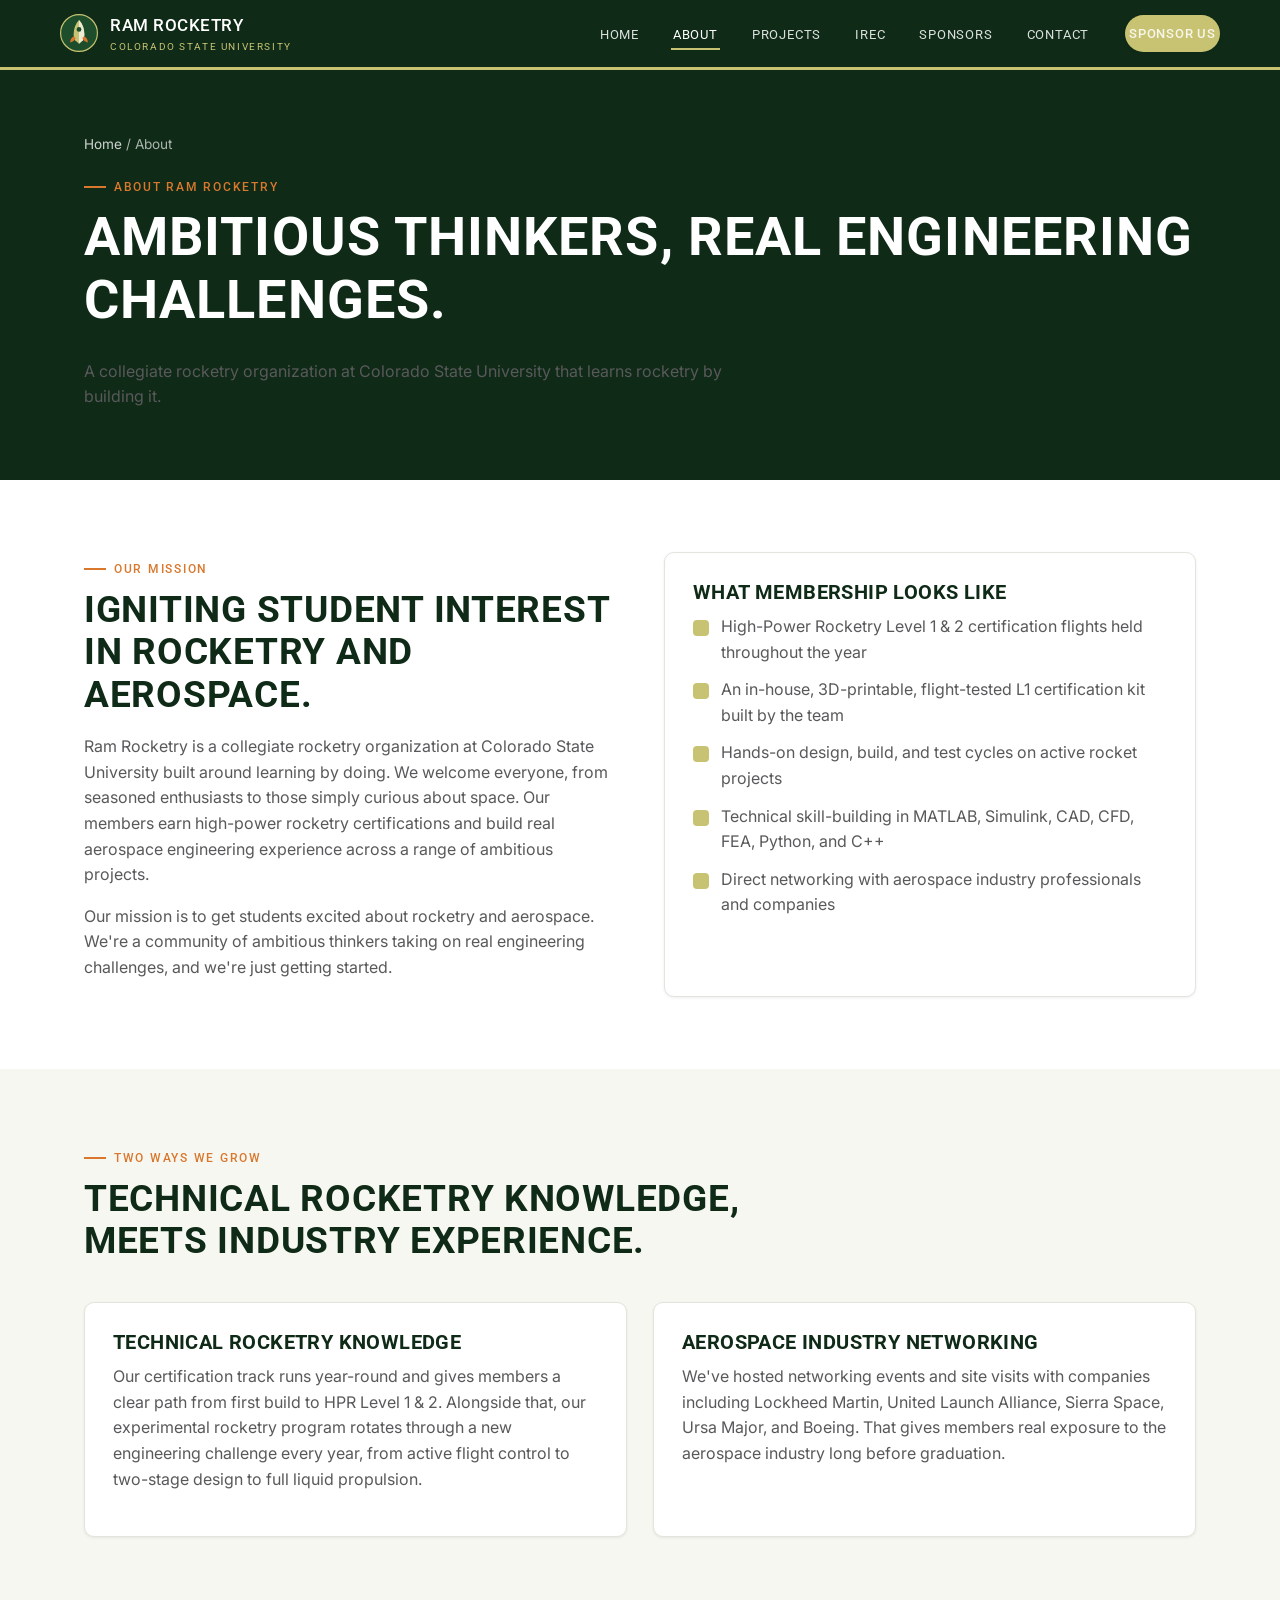
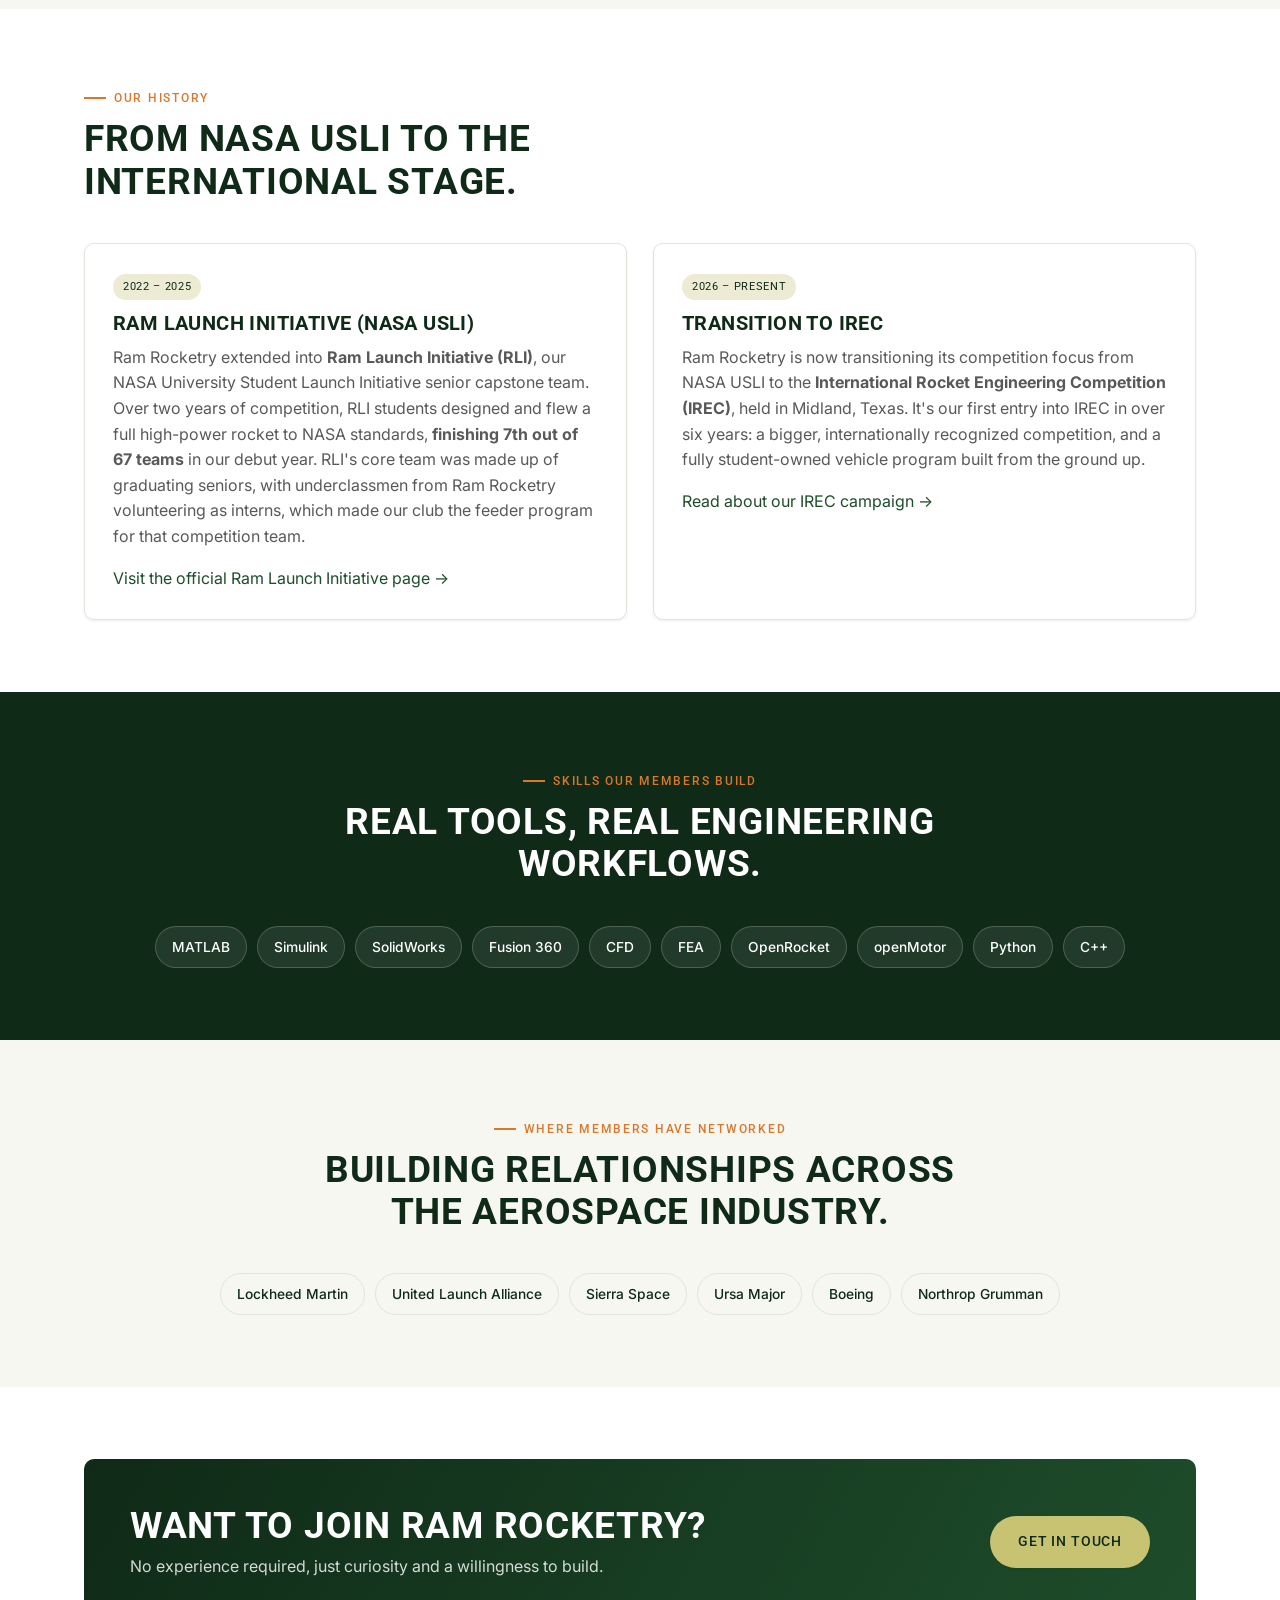
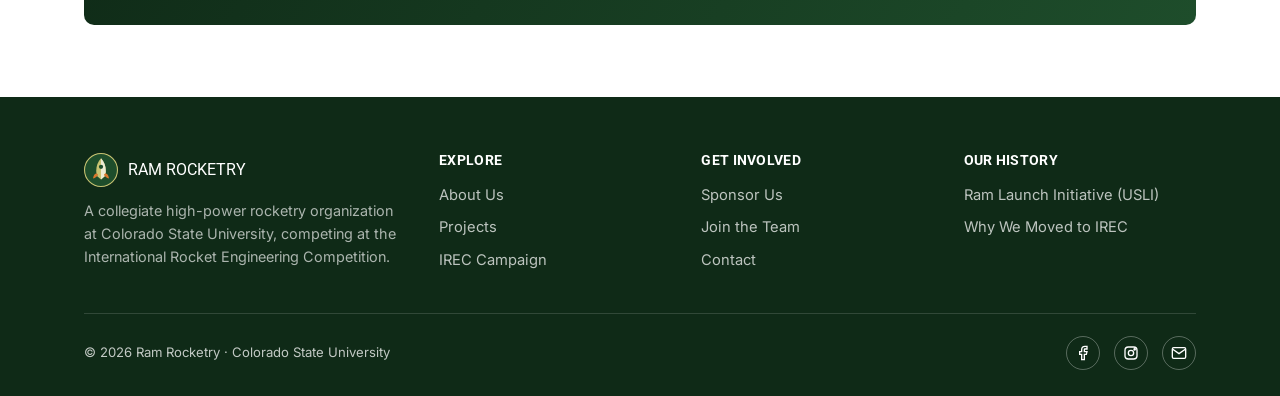
==== about.html @ 3850f29e "Remove team page until leadership roster is finalized Delete team.html and every nav/footer link, si" ====
<!doctype html>
<html lang="en">
<head>
<meta charset="UTF-8" />
<meta name="viewport" content="width=device-width, initial-scale=1.0" />
<title>About Ram Rocketry · CSU's Rocketry Team</title>
<meta name="description" content="Ram Rocketry's mission, history, and what it's like to be a member of the CSU rocketry team, Colorado State University's collegiate high-power rocketry organization." />
<link rel="canonical" href="https://jaysuthar0721.github.io/csuirecteam/about.html" />
<meta property="og:type" content="website" />
<meta property="og:site_name" content="Ram Rocketry" />
<meta property="og:title" content="About Ram Rocketry · CSU's Rocketry Team" />
<meta property="og:description" content="Ram Rocketry's mission, history, and what it's like to be a member of the CSU rocketry team, Colorado State University's collegiate high-power rocketry organization." />
<meta property="og:url" content="https://jaysuthar0721.github.io/csuirecteam/about.html" />
<meta property="og:image" content="https://jaysuthar0721.github.io/csuirecteam/assets/logo.svg" />
<meta name="twitter:card" content="summary" />
<meta name="twitter:title" content="About Ram Rocketry · CSU's Rocketry Team" />
<meta name="twitter:description" content="Ram Rocketry's mission, history, and what it's like to be a member of the CSU rocketry team, Colorado State University's collegiate high-power rocketry organization." />
<meta name="twitter:image" content="https://jaysuthar0721.github.io/csuirecteam/assets/logo.svg" />
<link rel="icon" type="image/svg+xml" href="assets/favicon.svg" />
<link rel="preconnect" href="https://fonts.googleapis.com" />
<link rel="preconnect" href="https://fonts.gstatic.com" crossorigin />
<link href="https://fonts.googleapis.com/css2?family=Roboto:wght@400;500;700;900&family=Inter:wght@400;500;600;700&display=swap" rel="stylesheet" />
<link rel="stylesheet" href="css/style.css" />
<script type="application/ld+json">
{
  "@context": "https://schema.org",
  "@type": "Organization",
  "name": "Ram Rocketry",
  "alternateName": ["CSU Rocketry Team", "CSU IREC Team", "Colorado State University Rocketry", "Ram Rocketry CSU"],
  "url": "https://jaysuthar0721.github.io/csuirecteam/",
  "logo": "https://jaysuthar0721.github.io/csuirecteam/assets/logo.svg",
  "sameAs": [
    "https://www.facebook.com/RamRocketry/",
    "https://www.instagram.com/ramrocketrycsu/"
  ]
}
</script>
<script type="application/ld+json">
{
  "@context": "https://schema.org",
  "@type": "BreadcrumbList",
  "itemListElement": [
    {"@type": "ListItem", "position": 1, "name": "Home", "item": "https://jaysuthar0721.github.io/csuirecteam/"},
    {"@type": "ListItem", "position": 2, "name": "About", "item": "https://jaysuthar0721.github.io/csuirecteam/about.html"}
  ]
}
</script>
</head>
<body>

<header class="site-header">
  <nav class="container nav">
    <a href="index.html" class="brand">
      <img src="assets/logo.svg" alt="Ram Rocketry crest" />
      <span>Ram Rocketry<span class="brand-sub">Colorado State University</span></span>
    </a>
    <button class="nav-toggle" aria-label="Toggle navigation" aria-expanded="false">
      <span></span><span></span><span></span>
    </button>
    <ul class="nav-links">
      <li><a href="index.html" data-page="index.html">Home</a></li>
      <li><a href="about.html" data-page="about.html">About</a></li>
      <li><a href="projects.html" data-page="projects.html">Projects</a></li>
      <li><a href="irec.html" data-page="irec.html">IREC</a></li>
      <li><a href="sponsors.html" data-page="sponsors.html">Sponsors</a></li>
      <li><a href="contact.html" data-page="contact.html">Contact</a></li>
      <li><a href="sponsors.html" class="btn btn-gold">Sponsor Us</a></li>
    </ul>
  </nav>
</header>

<main>

  <section class="page-hero">
    <div class="container">
      <div class="breadcrumb"><a href="index.html">Home</a> / About</div>
      <span class="eyebrow">About Ram Rocketry</span>
      <h1>Ambitious thinkers, real engineering challenges.</h1>
      <p class="lede" style="max-width:640px;">A collegiate rocketry organization at Colorado State University that learns rocketry by building it.</p>
    </div>
  </section>

  <section>
    <div class="container split">
      <div>
        <span class="eyebrow">Our Mission</span>
        <h2>Igniting student interest in rocketry and aerospace.</h2>
        <p>Ram Rocketry is a collegiate rocketry organization at Colorado State University built around learning by doing. We welcome everyone, from seasoned enthusiasts to those simply curious about space. Our members earn high-power rocketry certifications and build real aerospace engineering experience across a range of ambitious projects.</p>
        <p>Our mission is to get students excited about rocketry and aerospace. We're a community of ambitious thinkers taking on real engineering challenges, and we're just getting started.</p>
      </div>
      <div class="card">
        <h3>What Membership Looks Like</h3>
        <ul class="list-check">
          <li>High-Power Rocketry Level 1 &amp; 2 certification flights held throughout the year</li>
          <li>An in-house, 3D-printable, flight-tested L1 certification kit built by the team</li>
          <li>Hands-on design, build, and test cycles on active rocket projects</li>
          <li>Technical skill-building in MATLAB, Simulink, CAD, CFD, FEA, Python, and C++</li>
          <li>Direct networking with aerospace industry professionals and companies</li>
        </ul>
      </div>
    </div>
  </section>

  <section class="section-alt">
    <div class="container">
      <div class="section-head">
        <span class="eyebrow">Two Ways We Grow</span>
        <h2>Technical rocketry knowledge, meets industry experience.</h2>
      </div>
      <div class="grid grid-2">
        <div class="card">
          <h3>Technical Rocketry Knowledge</h3>
          <p>Our certification track runs year-round and gives members a clear path from first build to HPR Level 1 &amp; 2. Alongside that, our experimental rocketry program rotates through a new engineering challenge every year, from active flight control to two-stage design to full liquid propulsion.</p>
        </div>
        <div class="card">
          <h3>Aerospace Industry Networking</h3>
          <p>We've hosted networking events and site visits with companies including Lockheed Martin, United Launch Alliance, Sierra Space, Ursa Major, and Boeing. That gives members real exposure to the aerospace industry long before graduation.</p>
        </div>
      </div>
    </div>
  </section>

  <section>
    <div class="container">
      <div class="section-head">
        <span class="eyebrow">Our History</span>
        <h2>From NASA USLI to the international stage.</h2>
      </div>
      <div class="grid grid-2">
        <div class="card">
          <span class="status">2022 – 2025</span>
          <h3>Ram Launch Initiative (NASA USLI)</h3>
          <p>Ram Rocketry extended into <strong>Ram Launch Initiative (RLI)</strong>, our NASA University Student Launch Initiative senior capstone team. Over two years of competition, RLI students designed and flew a full high-power rocket to NASA standards, <strong>finishing 7th out of 67 teams</strong> in our debut year. RLI's core team was made up of graduating seniors, with underclassmen from Ram Rocketry volunteering as interns, which made our club the feeder program for that competition team.</p>
          <p style="margin-bottom:0;"><a href="https://www.engr.colostate.edu/organizations/ramlaunch/" target="_blank" rel="noopener">Visit the official Ram Launch Initiative page →</a></p>
        </div>
        <div class="card">
          <span class="status">2026 – Present</span>
          <h3>Transition to IREC</h3>
          <p>Ram Rocketry is now transitioning its competition focus from NASA USLI to the <strong>International Rocket Engineering Competition (IREC)</strong>, held in Midland, Texas. It's our first entry into IREC in over six years: a bigger, internationally recognized competition, and a fully student-owned vehicle program built from the ground up.</p>
          <p style="margin-bottom:0;"><a href="irec.html">Read about our IREC campaign →</a></p>
        </div>
      </div>
    </div>
  </section>

  <section class="section-dark">
    <div class="container">
      <div class="section-head center">
        <span class="eyebrow">Skills Our Members Build</span>
        <h2>Real tools, real engineering workflows.</h2>
      </div>
      <div class="chip-row" style="justify-content:center;">
        <span class="chip">MATLAB</span>
        <span class="chip">Simulink</span>
        <span class="chip">SolidWorks</span>
        <span class="chip">Fusion 360</span>
        <span class="chip">CFD</span>
        <span class="chip">FEA</span>
        <span class="chip">OpenRocket</span>
        <span class="chip">openMotor</span>
        <span class="chip">Python</span>
        <span class="chip">C++</span>
      </div>
    </div>
  </section>

  <section class="section-alt">
    <div class="container">
      <div class="section-head center">
        <span class="eyebrow">Where Members Have Networked</span>
        <h2>Building relationships across the aerospace industry.</h2>
      </div>
      <div class="chip-row" style="justify-content:center;">
        <span class="chip">Lockheed Martin</span>
        <span class="chip">United Launch Alliance</span>
        <span class="chip">Sierra Space</span>
        <span class="chip">Ursa Major</span>
        <span class="chip">Boeing</span>
        <span class="chip">Northrop Grumman</span>
      </div>
    </div>
  </section>

  <section>
    <div class="container">
      <div class="cta-banner" style="background:linear-gradient(120deg, var(--csu-green-dark), var(--csu-green));">
        <div>
          <h2>Want to join Ram Rocketry?</h2>
          <p>No experience required, just curiosity and a willingness to build.</p>
        </div>
        <a href="contact.html" class="btn btn-gold">Get In Touch</a>
      </div>
    </div>
  </section>

</main>

<footer class="site-footer">
  <div class="container">
    <div class="footer-grid">
      <div>
        <div class="footer-brand"><img src="assets/logo.svg" alt="Ram Rocketry crest" />Ram Rocketry</div>
        <p style="color:rgba(255,255,255,0.65); font-size:0.9rem;">A collegiate high-power rocketry organization at Colorado State University, competing at the International Rocket Engineering Competition.</p>
      </div>
      <div>
        <h4>Explore</h4>
        <a href="about.html">About Us</a>
        <a href="projects.html">Projects</a>
        <a href="irec.html">IREC Campaign</a>
      </div>
      <div>
        <h4>Get Involved</h4>
        <a href="sponsors.html">Sponsor Us</a>
        <a href="contact.html">Join the Team</a>
        <a href="contact.html">Contact</a>
      </div>
      <div>
        <h4>Our History</h4>
        <a href="https://www.engr.colostate.edu/organizations/ramlaunch/" target="_blank" rel="noopener">Ram Launch Initiative (USLI)</a>
        <a href="irec.html">Why We Moved to IREC</a>
      </div>
    </div>
    <div class="footer-bottom">
      <span>&copy; <span id="year"></span> Ram Rocketry · Colorado State University</span>
      <div class="social-row">
        <a href="https://www.facebook.com/RamRocketry/" target="_blank" rel="noopener" aria-label="Facebook"><svg viewBox="0 0 24 24" fill="none" stroke-width="2"><path d="M18 2h-3a5 5 0 0 0-5 5v3H7v4h3v8h4v-8h3l1-4h-4V7a1 1 0 0 1 1-1h3z"/></svg></a>
        <a href="https://www.instagram.com/ramrocketrycsu/" target="_blank" rel="noopener" aria-label="Instagram"><svg viewBox="0 0 24 24" fill="none" stroke-width="2"><rect x="3" y="3" width="18" height="18" rx="5"/><circle cx="12" cy="12" r="4"/><circle cx="17.5" cy="6.5" r="1"/></svg></a>
        <a href="mailto:ramrocketry@gmail.com" aria-label="Email"><svg viewBox="0 0 24 24" fill="none" stroke-width="2"><rect x="2" y="4" width="20" height="16" rx="2"/><path d="m22 6-10 7L2 6"/></svg></a>
      </div>
    </div>
  </div>
</footer>

<script src="js/main.js"></script>
</body>
</html>
---- css/style.css ----
/* ============================================================
   Ram Rocketry — Colorado State University
   ============================================================ */

:root {
  --csu-green: #1E4D2B;
  --csu-green-dark: #0F2A17;
  --csu-green-mid: #285C36;
  --csu-gold: #C8C372;
  --csu-gold-light: #EDEBD3;
  --accent-orange: #D9782D;
  --ink: #1A1A1A;
  --gray-700: #59595B;
  --gray-500: #83837f;
  --gray-200: #E4E4DD;
  --gray-100: #F4F4EF;
  --bg: #FFFFFF;
  --bg-alt: #F7F7F1;
  --radius: 10px;
  --shadow-sm: 0 1px 3px rgba(15, 42, 23, 0.08);
  --shadow-md: 0 8px 24px rgba(15, 42, 23, 0.12);
  --max-width: 1160px;
  --font-head: "Roboto", Arial, Helvetica, sans-serif;
  --font-body: "Inter", -apple-system, BlinkMacSystemFont, "Segoe UI", sans-serif;
}

* { box-sizing: border-box; }
html { scroll-behavior: smooth; }

body {
  margin: 0;
  font-family: var(--font-body);
  color: var(--ink);
  background: var(--bg);
  line-height: 1.6;
  -webkit-font-smoothing: antialiased;
  overflow-x: hidden;
}

img { max-width: 100%; display: block; }

h1, h2, h3, h4 {
  font-family: var(--font-head);
  text-transform: uppercase;
  letter-spacing: 0.02em;
  line-height: 1.15;
  color: var(--csu-green-dark);
  margin: 0 0 0.5em;
}

h1 { font-size: clamp(2.1rem, 5vw, 3.4rem); }
h2 { font-size: clamp(1.6rem, 3.2vw, 2.3rem); }
h3 { font-size: 1.25rem; }

p { margin: 0 0 1em; color: var(--gray-700); }

a { color: var(--csu-green); text-decoration: none; }
a:hover { color: var(--accent-orange); }

.container {
  max-width: var(--max-width);
  margin: 0 auto;
  padding: 0 24px;
}

.eyebrow {
  display: inline-flex;
  align-items: center;
  gap: 8px;
  font-family: var(--font-head);
  text-transform: uppercase;
  letter-spacing: 0.14em;
  font-size: 0.78rem;
  color: var(--accent-orange);
  font-weight: 500;
  margin-bottom: 10px;
}
.eyebrow::before {
  content: "";
  width: 22px;
  height: 2px;
  background: var(--accent-orange);
  display: inline-block;
}

section { padding: 72px 0; }
.section-alt { background: var(--bg-alt); }
.section-dark {
  background: var(--csu-green-dark);
  color: #fff;
}
.section-dark h1, .section-dark h2, .section-dark h3 { color: #fff; }
.section-dark p { color: rgba(255,255,255,0.82); }

.section-head { max-width: 680px; margin-bottom: 40px; }
.section-head.center { margin-left: auto; margin-right: auto; text-align: center; }

/* ---------- Buttons ---------- */
.btn {
  display: inline-flex;
  align-items: center;
  gap: 8px;
  padding: 13px 26px;
  border-radius: 999px;
  font-family: var(--font-head);
  text-transform: uppercase;
  font-size: 0.85rem;
  letter-spacing: 0.06em;
  font-weight: 500;
  border: 2px solid transparent;
  cursor: pointer;
  transition: transform 0.15s ease, box-shadow 0.15s ease, background 0.15s ease, color 0.15s ease;
}
.btn:hover { transform: translateY(-2px); }
.btn-gold { background: var(--csu-gold); color: var(--csu-green-dark); box-shadow: var(--shadow-sm); }
.btn-gold:hover { background: #d8d38c; color: var(--csu-green-dark); }
.btn-outline { border-color: rgba(255,255,255,0.55); color: #fff; }
.btn-outline:hover { border-color: #fff; color: #fff; background: rgba(255,255,255,0.08); }
.btn-outline-dark { border-color: var(--csu-green); color: var(--csu-green); }
.btn-outline-dark:hover { background: var(--csu-green); color: #fff; }
.btn-orange { background: var(--accent-orange); color: #fff; }
.btn-orange:hover { background: #c1691f; color: #fff; }
.btn-row { display: flex; flex-wrap: wrap; gap: 14px; }

/* ---------- Header / Nav ---------- */
.site-header {
  position: sticky;
  top: 0;
  z-index: 100;
  background: var(--csu-green-dark);
  border-bottom: 3px solid var(--csu-gold);
}
.nav {
  display: flex;
  align-items: center;
  justify-content: space-between;
  padding: 12px 0;
}
.brand {
  display: flex;
  align-items: center;
  gap: 12px;
  color: #fff;
  font-family: var(--font-head);
  text-transform: uppercase;
  letter-spacing: 0.03em;
  font-size: 1.05rem;
  font-weight: 500;
}
.brand:hover { color: var(--csu-gold); }
.brand img { width: 38px; height: 38px; }
.brand .brand-sub {
  display: block;
  font-size: 0.62rem;
  letter-spacing: 0.16em;
  color: var(--csu-gold);
  font-weight: 400;
}

.nav-links {
  display: flex;
  align-items: center;
  gap: 30px;
  list-style: none;
  margin: 0;
  padding: 0;
}
.nav-links a {
  color: rgba(255,255,255,0.85);
  font-family: var(--font-head);
  text-transform: uppercase;
  font-size: 0.82rem;
  letter-spacing: 0.06em;
  padding: 6px 2px;
  border-bottom: 2px solid transparent;
}
.nav-links a:hover,
.nav-links a.active {
  color: #fff;
  border-bottom-color: var(--csu-gold);
}
.nav-links .btn { margin-left: 4px; }

.nav-toggle {
  display: none;
  flex-direction: column;
  gap: 5px;
  background: none;
  border: none;
  cursor: pointer;
  padding: 6px;
}
.nav-toggle span { width: 26px; height: 2px; background: #fff; display: block; }

/* ---------- Hero ---------- */
.hero {
  position: relative;
  overflow: hidden;
  background: var(--csu-green-dark);
  color: #fff;
  padding: 100px 0 90px;
}
.hero::before {
  content: "";
  position: absolute;
  inset: 0;
  background-image:
    linear-gradient(rgba(255,255,255,0.055) 1px, transparent 1px),
    linear-gradient(90deg, rgba(255,255,255,0.055) 1px, transparent 1px);
  background-size: 46px 46px;
  mask-image: linear-gradient(180deg, rgba(0,0,0,0.9), transparent 85%);
  pointer-events: none;
}
.hero-grid {
  position: relative;
  display: grid;
  grid-template-columns: minmax(0, 1.15fr) minmax(0, 0.85fr);
  gap: 40px;
  align-items: center;
}
.hero h1 { color: #fff; margin-bottom: 18px; }
.hero .lede { color: rgba(255,255,255,0.86); font-size: 1.08rem; max-width: 560px; }
.hero-art { justify-self: center; width: 100%; max-width: 340px; }
.hero-art svg { width: 100%; height: auto; filter: drop-shadow(0 20px 40px rgba(0,0,0,0.35)); }

.badge-strip {
  display: flex;
  flex-wrap: wrap;
  gap: 10px;
  margin-top: 30px;
}
.badge {
  display: inline-flex;
  align-items: center;
  gap: 8px;
  background: rgba(255,255,255,0.1);
  border: 1px solid rgba(255,255,255,0.22);
  padding: 8px 14px;
  border-radius: 999px;
  font-size: 0.8rem;
  color: #fff;
}
.badge .dot { width: 7px; height: 7px; border-radius: 50%; background: var(--csu-gold); }

/* ---------- Stat strip ---------- */
.stat-strip {
  background: var(--csu-gold-light);
  border-top: 1px solid var(--gray-200);
  border-bottom: 1px solid var(--gray-200);
}
.stat-grid {
  display: grid;
  grid-template-columns: repeat(4, minmax(0, 1fr));
  gap: 24px;
  padding: 34px 0;
  text-align: center;
}
.stat-grid .num {
  font-family: var(--font-head);
  font-size: 2.1rem;
  color: var(--csu-green-dark);
  display: block;
}
.stat-grid .label {
  font-size: 0.8rem;
  color: var(--gray-700);
  text-transform: uppercase;
  letter-spacing: 0.05em;
}

/* ---------- Transition callout ---------- */
.callout {
  border: 1px solid var(--gray-200);
  border-left: 5px solid var(--accent-orange);
  background: #fff;
  border-radius: var(--radius);
  padding: 30px 32px;
  box-shadow: var(--shadow-sm);
}
.callout h3 { margin-bottom: 10px; }
.callout .tag {
  display: inline-block;
  background: var(--accent-orange);
  color: #fff;
  font-family: var(--font-head);
  text-transform: uppercase;
  font-size: 0.7rem;
  letter-spacing: 0.08em;
  padding: 5px 11px;
  border-radius: 999px;
  margin-bottom: 14px;
}

/* ---------- Cards / Grid ---------- */
.grid { display: grid; gap: 26px; }
.grid-2 { grid-template-columns: repeat(2, minmax(0, 1fr)); }
.grid-3 { grid-template-columns: repeat(3, minmax(0, 1fr)); }
.grid-4 { grid-template-columns: repeat(4, minmax(0, 1fr)); }

.card {
  background: #fff;
  border: 1px solid var(--gray-200);
  border-radius: var(--radius);
  padding: 28px;
  box-shadow: var(--shadow-sm);
  transition: transform 0.18s ease, box-shadow 0.18s ease;
  height: 100%;
}
.card:hover { transform: translateY(-4px); box-shadow: var(--shadow-md); }
.card .icon {
  width: 46px; height: 46px;
  border-radius: 10px;
  background: var(--csu-green-dark);
  display: flex; align-items: center; justify-content: center;
  margin-bottom: 16px;
}
.card .icon svg { width: 24px; height: 24px; stroke: var(--csu-gold); }
.card .status {
  display: inline-block;
  font-size: 0.7rem;
  text-transform: uppercase;
  letter-spacing: 0.06em;
  font-family: var(--font-head);
  padding: 4px 10px;
  border-radius: 999px;
  background: var(--csu-gold-light);
  color: var(--csu-green-dark);
  margin-bottom: 12px;
}

/* ---------- Timeline ---------- */
.timeline {
  position: relative;
  margin-top: 20px;
  padding-left: 30px;
  border-left: 2px solid var(--gray-200);
}
.timeline-item { position: relative; padding-bottom: 40px; }
.timeline-item:last-child { padding-bottom: 0; }
.timeline-item::before {
  content: "";
  position: absolute;
  left: -37px;
  top: 4px;
  width: 14px; height: 14px;
  border-radius: 50%;
  background: var(--csu-gold);
  border: 3px solid var(--csu-green-dark);
}
.timeline-item .phase-tag {
  font-family: var(--font-head);
  font-size: 0.75rem;
  letter-spacing: 0.08em;
  text-transform: uppercase;
  color: var(--accent-orange);
}

/* ---------- Tables ---------- */
table { width: 100%; border-collapse: collapse; margin: 18px 0 30px; }
th, td {
  text-align: left;
  padding: 12px 14px;
  border-bottom: 1px solid var(--gray-200);
  font-size: 0.94rem;
}
th {
  font-family: var(--font-head);
  text-transform: uppercase;
  font-size: 0.75rem;
  letter-spacing: 0.05em;
  color: var(--csu-green-dark);
  background: var(--bg-alt);
}
tfoot td { font-weight: 700; color: var(--csu-green-dark); }
.table-wrap { overflow-x: auto; }

/* ---------- Team ---------- */
.member {
  text-align: center;
}
.member .avatar {
  width: 96px; height: 96px;
  margin: 0 auto 16px;
  border-radius: 50%;
  background: var(--csu-green-dark);
  color: var(--csu-gold);
  display: flex; align-items: center; justify-content: center;
  font-family: var(--font-head);
  font-size: 1.6rem;
  border: 3px solid var(--csu-gold);
}
.member h3 { margin-bottom: 2px; font-size: 1.08rem; }
.member .role { color: var(--accent-orange); font-size: 0.85rem; text-transform: uppercase; letter-spacing: 0.04em; font-family: var(--font-head); }

/* ---------- Chip list (partners/skills) ---------- */
.chip-row { display: flex; flex-wrap: wrap; gap: 10px; }
.chip {
  background: var(--bg-alt);
  border: 1px solid var(--gray-200);
  padding: 9px 16px;
  border-radius: 999px;
  font-size: 0.86rem;
  color: var(--csu-green-dark);
  font-weight: 500;
}
.section-dark .chip { background: rgba(255,255,255,0.08); border-color: rgba(255,255,255,0.2); color: #fff; }

/* ---------- Tiers ---------- */
.tier-grid { display: grid; grid-template-columns: repeat(4, minmax(0, 1fr)); gap: 20px; }
.tier {
  border: 1px solid var(--gray-200);
  border-radius: var(--radius);
  padding: 24px 20px;
  background: #fff;
  text-align: center;
}
.tier.featured { border-color: var(--csu-gold); box-shadow: 0 0 0 3px rgba(200,195,114,0.35); }
.tier .price {
  font-family: var(--font-head);
  font-size: 1.5rem;
  color: var(--csu-green-dark);
  margin: 6px 0 16px;
}
.tier ul { list-style: none; padding: 0; margin: 0; text-align: left; font-size: 0.88rem; }
.tier li { padding: 7px 0; border-top: 1px solid var(--gray-100); color: var(--gray-700); }
.tier li:first-child { border-top: none; }
.tier li.no::before { content: "— "; color: var(--gray-500); }
.tier li.yes::before { content: "✓ "; color: var(--csu-green); font-weight: 700; }

/* ---------- CTA banner ---------- */
.cta-banner {
  background: var(--csu-green-dark);
  color: #fff;
  border-radius: var(--radius);
  padding: 46px;
  display: flex;
  align-items: center;
  justify-content: space-between;
  gap: 30px;
  flex-wrap: wrap;
}
.cta-banner h2 { color: #fff; margin-bottom: 6px; }
.cta-banner p { color: rgba(255,255,255,0.82); margin-bottom: 0; }

/* ---------- Footer ---------- */
.site-footer {
  background: var(--csu-green-dark);
  color: rgba(255,255,255,0.75);
  padding: 56px 0 26px;
}
.footer-grid {
  display: grid;
  grid-template-columns: minmax(0, 1.4fr) minmax(0, 1fr) minmax(0, 1fr) minmax(0, 1fr);
  gap: 30px;
  padding-bottom: 30px;
  border-bottom: 1px solid rgba(255,255,255,0.14);
}
.footer-grid h4 { color: #fff; font-size: 0.9rem; margin-bottom: 14px; }
.footer-grid a { color: rgba(255,255,255,0.72); display: block; margin-bottom: 9px; font-size: 0.92rem; }
.footer-grid a:hover { color: var(--csu-gold); }
.footer-brand { display: flex; align-items: center; gap: 10px; color: #fff; font-family: var(--font-head); text-transform: uppercase; margin-bottom: 12px; }
.footer-brand img { width: 34px; height: 34px; }
.footer-bottom {
  display: flex;
  justify-content: space-between;
  align-items: center;
  flex-wrap: wrap;
  gap: 10px;
  padding-top: 22px;
  font-size: 0.82rem;
}
.social-row { display: flex; gap: 14px; }
.social-row a {
  width: 34px; height: 34px;
  border-radius: 50%;
  border: 1px solid rgba(255,255,255,0.3);
  display: flex; align-items: center; justify-content: center;
}
.social-row a:hover { border-color: var(--csu-gold); }
.social-row svg { width: 16px; height: 16px; stroke: #fff; }

/* ---------- Page header (interior pages) ---------- */
.page-hero {
  background: var(--csu-green-dark);
  color: #fff;
  padding: 64px 0 54px;
}
.page-hero h1 { color: #fff; }
.breadcrumb { color: rgba(255,255,255,0.65); font-size: 0.85rem; margin-bottom: 14px; }
.breadcrumb a { color: rgba(255,255,255,0.8); }

/* ---------- Utility ---------- */
.mt-0 { margin-top: 0; }
.text-center { text-align: center; }
.split {
  display: grid;
  grid-template-columns: minmax(0, 1fr) minmax(0, 1fr);
  gap: 48px;
  align-items: center;
}
.list-check { list-style: none; padding: 0; margin: 0; }
.list-check li { position: relative; padding-left: 28px; margin-bottom: 12px; color: var(--gray-700); }
.list-check li::before {
  content: "";
  position: absolute; left: 0; top: 6px;
  width: 16px; height: 16px;
  border-radius: 4px;
  background: var(--csu-gold);
}

/* ---------- Responsive ---------- */
@media (max-width: 980px) {
  .hero-grid { grid-template-columns: minmax(0, 1fr); text-align: center; }
  .hero .lede { margin: 0 auto; }
  .hero-art { max-width: 260px; order: -1; }
  .badge-strip, .btn-row { justify-content: center; }
  .stat-grid { grid-template-columns: repeat(2, minmax(0, 1fr)); }
  .grid-4 { grid-template-columns: repeat(2, minmax(0, 1fr)); }
  .grid-3 { grid-template-columns: repeat(2, minmax(0, 1fr)); }
  .grid-2, .split { grid-template-columns: minmax(0, 1fr); }
  .footer-grid { grid-template-columns: minmax(0, 1fr) minmax(0, 1fr); }
  .tier-grid { grid-template-columns: repeat(2, minmax(0, 1fr)); }
}

@media (max-width: 960px) {
  .nav-links {
    position: absolute;
    top: 100%; left: 0; right: 0;
    background: var(--csu-green-dark);
    flex-direction: column;
    align-items: flex-start;
    gap: 4px;
    padding: 14px 24px 22px;
    border-bottom: 3px solid var(--csu-gold);
    display: none;
  }
  .nav-links.open { display: flex; }
  .nav-links a { width: 100%; padding: 10px 0; }
  .nav-links .btn { margin: 10px 0 0; }
  .nav-toggle { display: flex; }
}

@media (max-width: 720px) {
  .grid-4, .grid-3 { grid-template-columns: minmax(0, 1fr); }
  .tier-grid { grid-template-columns: minmax(0, 1fr); }
  .cta-banner { flex-direction: column; align-items: flex-start; }
}
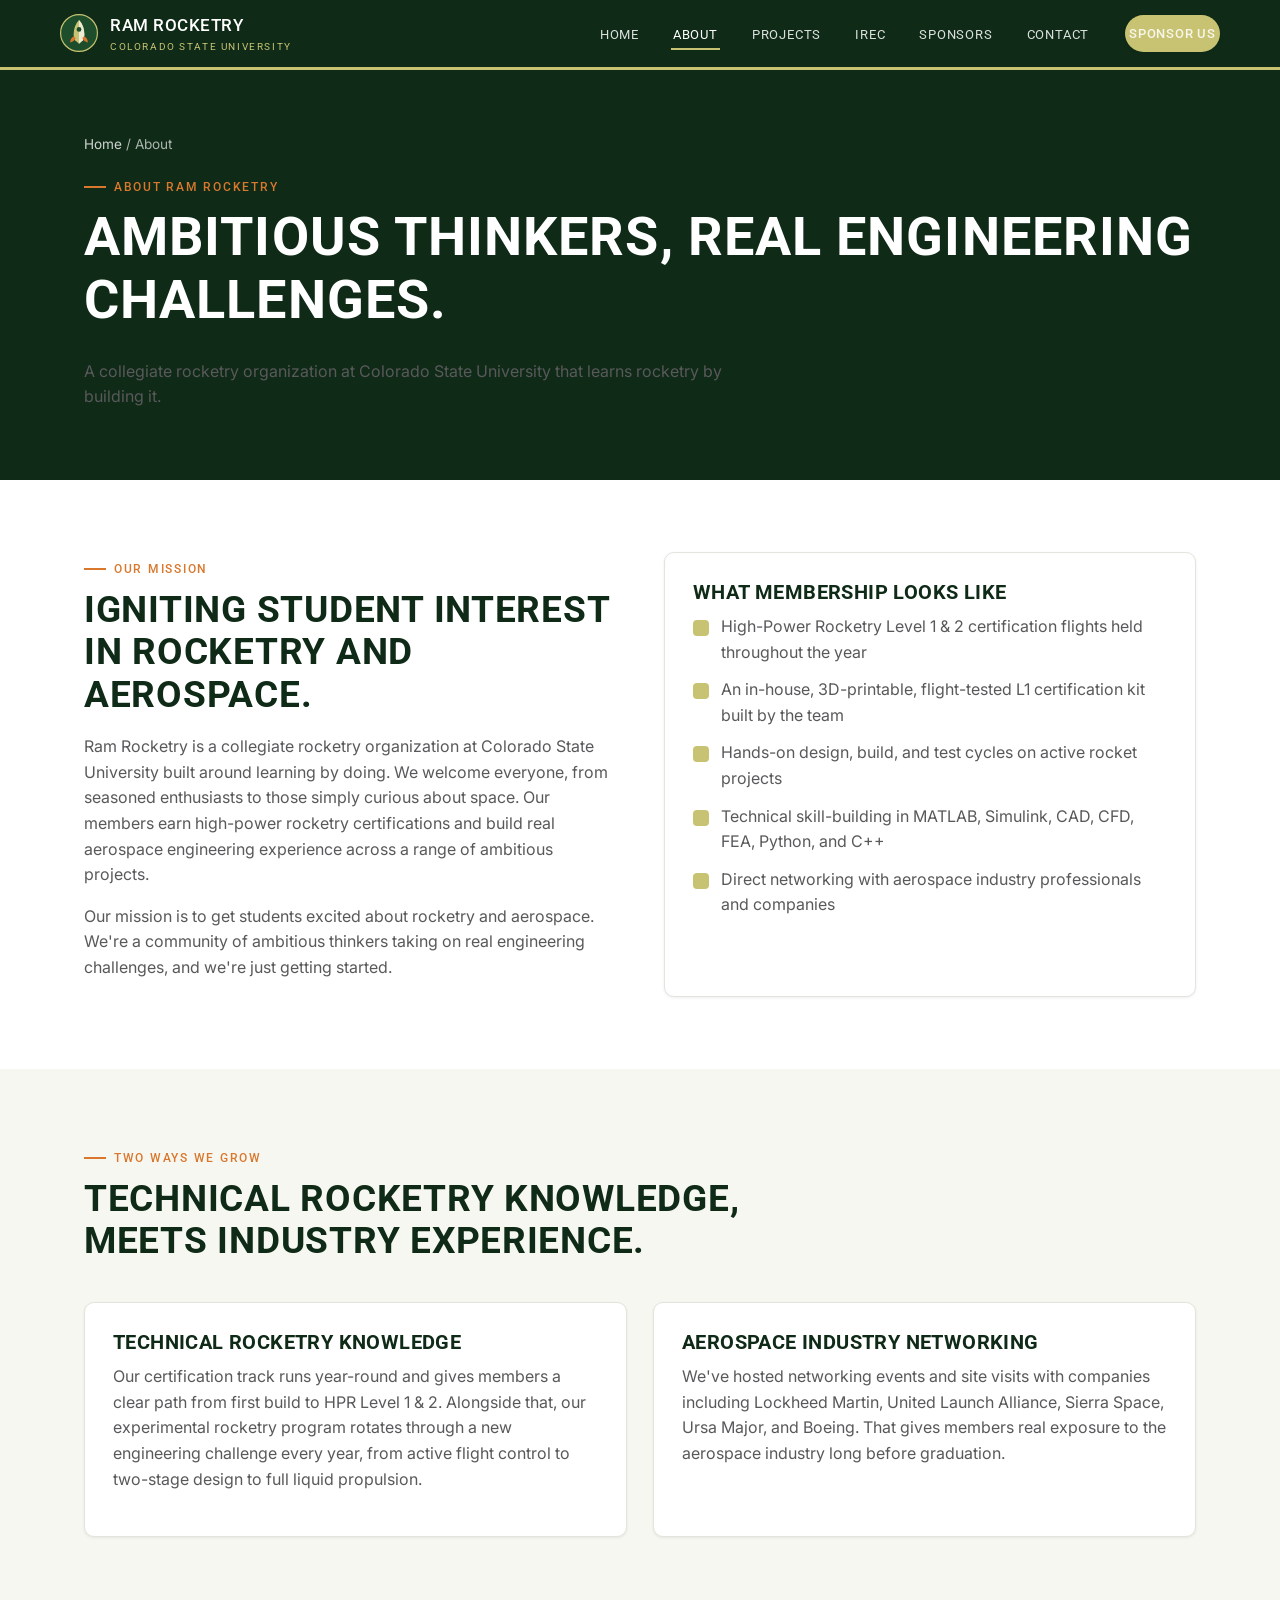
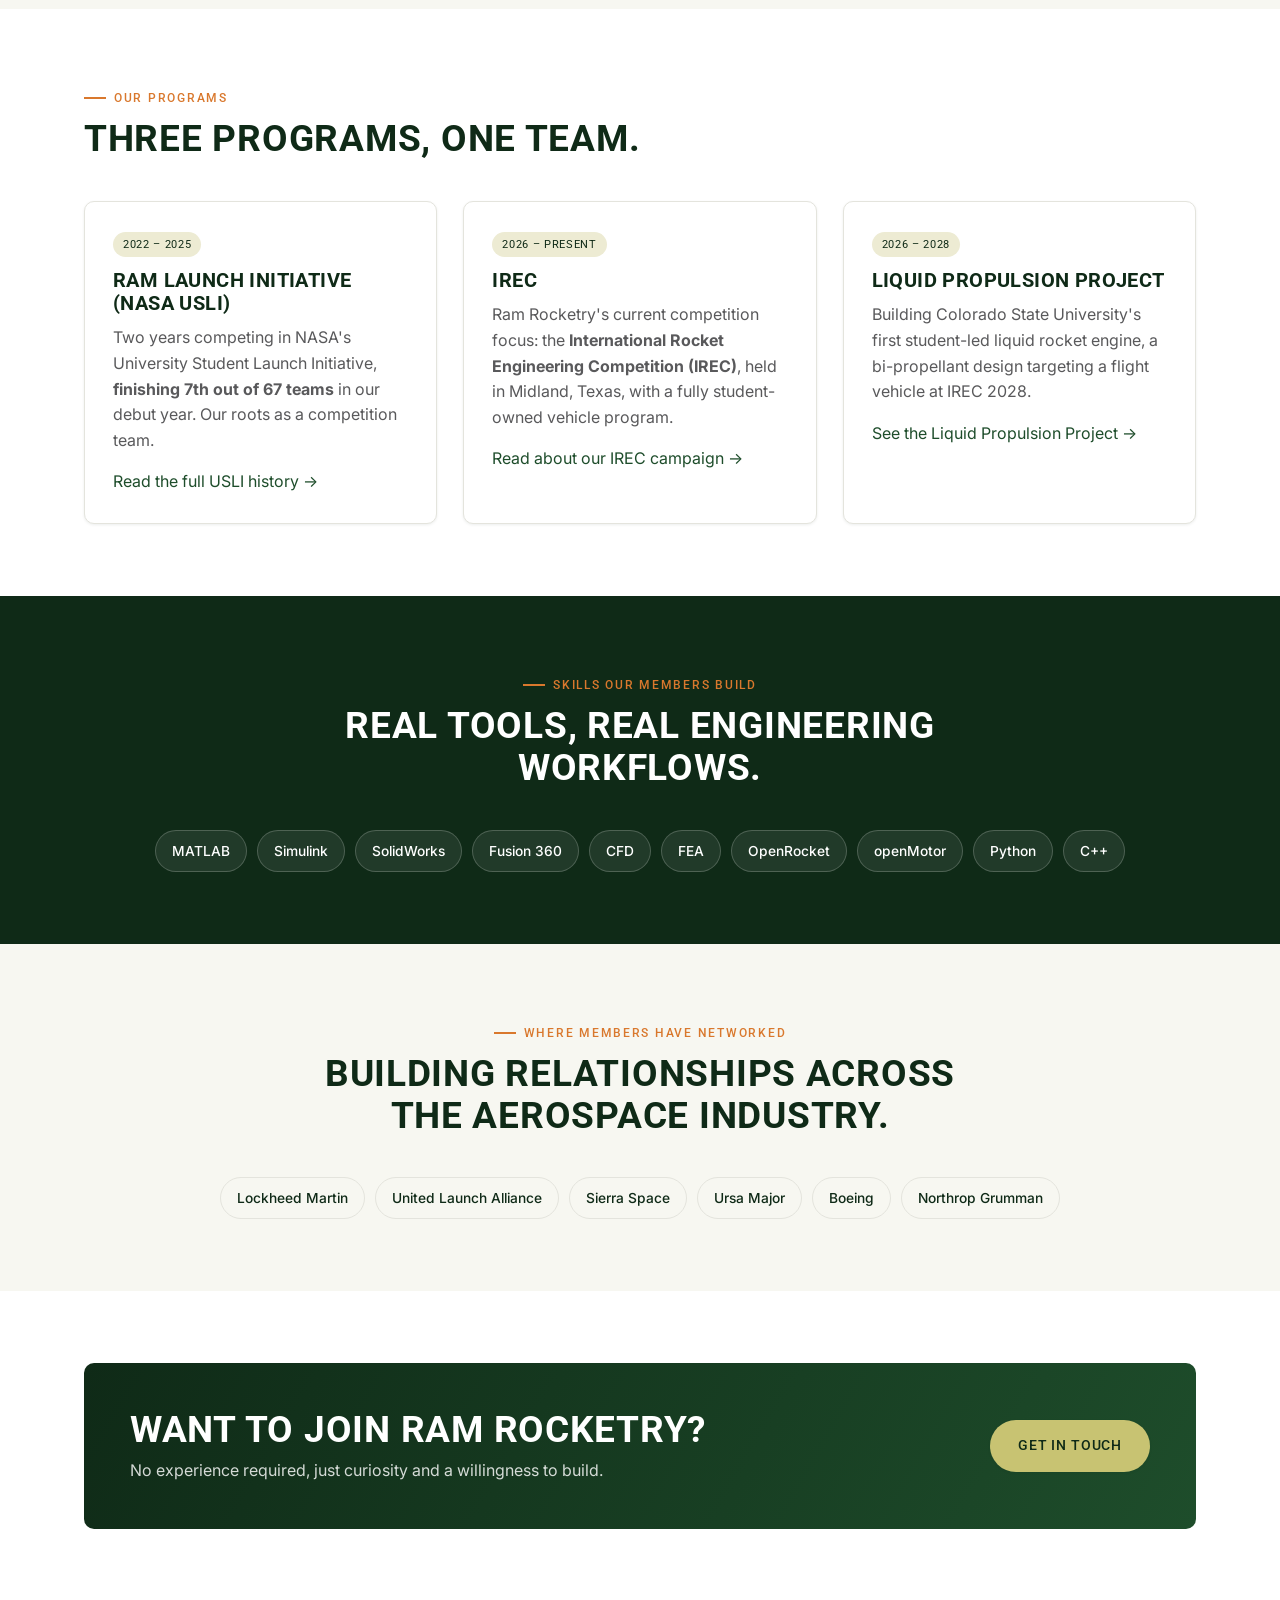
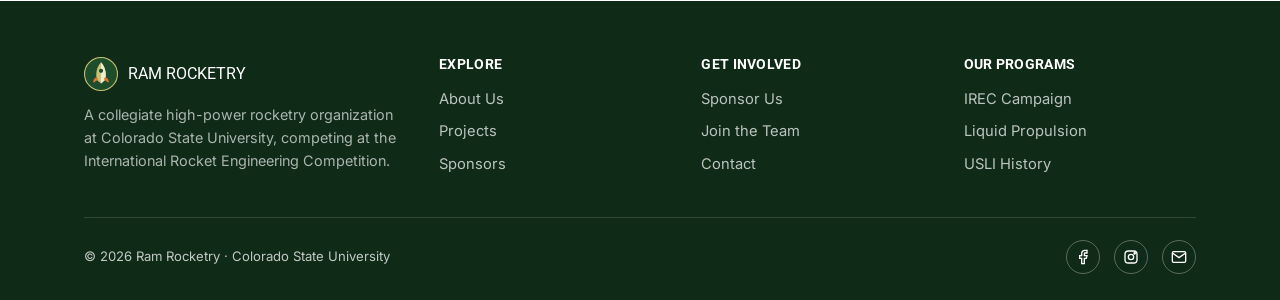
==== commit ff84ffe6: "Restructure site around Ram Rocketry as the umbrella organization Reframe the site so Ram Rocketry, " ====
--- a/about.html
+++ b/about.html
@@ -123,21 +123,27 @@
   <section>
     <div class="container">
       <div class="section-head">
-        <span class="eyebrow">Our History</span>
-        <h2>From NASA USLI to the international stage.</h2>
-      </div>
-      <div class="grid grid-2">
+        <span class="eyebrow">Our Programs</span>
+        <h2>Three programs, one team.</h2>
+      </div>
+      <div class="grid grid-3">
         <div class="card">
           <span class="status">2022 – 2025</span>
           <h3>Ram Launch Initiative (NASA USLI)</h3>
-          <p>Ram Rocketry extended into <strong>Ram Launch Initiative (RLI)</strong>, our NASA University Student Launch Initiative senior capstone team. Over two years of competition, RLI students designed and flew a full high-power rocket to NASA standards, <strong>finishing 7th out of 67 teams</strong> in our debut year. RLI's core team was made up of graduating seniors, with underclassmen from Ram Rocketry volunteering as interns, which made our club the feeder program for that competition team.</p>
-          <p style="margin-bottom:0;"><a href="https://www.engr.colostate.edu/organizations/ramlaunch/" target="_blank" rel="noopener">Visit the official Ram Launch Initiative page →</a></p>
+          <p>Two years competing in NASA's University Student Launch Initiative, <strong>finishing 7th out of 67 teams</strong> in our debut year. Our roots as a competition team.</p>
+          <p style="margin-bottom:0;"><a href="usli.html">Read the full USLI history →</a></p>
         </div>
         <div class="card">
           <span class="status">2026 – Present</span>
-          <h3>Transition to IREC</h3>
-          <p>Ram Rocketry is now transitioning its competition focus from NASA USLI to the <strong>International Rocket Engineering Competition (IREC)</strong>, held in Midland, Texas. It's our first entry into IREC in over six years: a bigger, internationally recognized competition, and a fully student-owned vehicle program built from the ground up.</p>
+          <h3>IREC</h3>
+          <p>Ram Rocketry's current competition focus: the <strong>International Rocket Engineering Competition (IREC)</strong>, held in Midland, Texas, with a fully student-owned vehicle program.</p>
           <p style="margin-bottom:0;"><a href="irec.html">Read about our IREC campaign →</a></p>
+        </div>
+        <div class="card">
+          <span class="status">2026 – 2028</span>
+          <h3>Liquid Propulsion Project</h3>
+          <p>Building Colorado State University's first student-led liquid rocket engine, a bi-propellant design targeting a flight vehicle at IREC 2028.</p>
+          <p style="margin-bottom:0;"><a href="liquid-propulsion.html">See the Liquid Propulsion Project →</a></p>
         </div>
       </div>
     </div>
@@ -206,7 +212,7 @@
         <h4>Explore</h4>
         <a href="about.html">About Us</a>
         <a href="projects.html">Projects</a>
-        <a href="irec.html">IREC Campaign</a>
+        <a href="sponsors.html">Sponsors</a>
       </div>
       <div>
         <h4>Get Involved</h4>
@@ -215,9 +221,10 @@
         <a href="contact.html">Contact</a>
       </div>
       <div>
-        <h4>Our History</h4>
-        <a href="https://www.engr.colostate.edu/organizations/ramlaunch/" target="_blank" rel="noopener">Ram Launch Initiative (USLI)</a>
-        <a href="irec.html">Why We Moved to IREC</a>
+        <h4>Our Programs</h4>
+        <a href="irec.html">IREC Campaign</a>
+        <a href="liquid-propulsion.html">Liquid Propulsion</a>
+        <a href="usli.html">USLI History</a>
       </div>
     </div>
     <div class="footer-bottom">
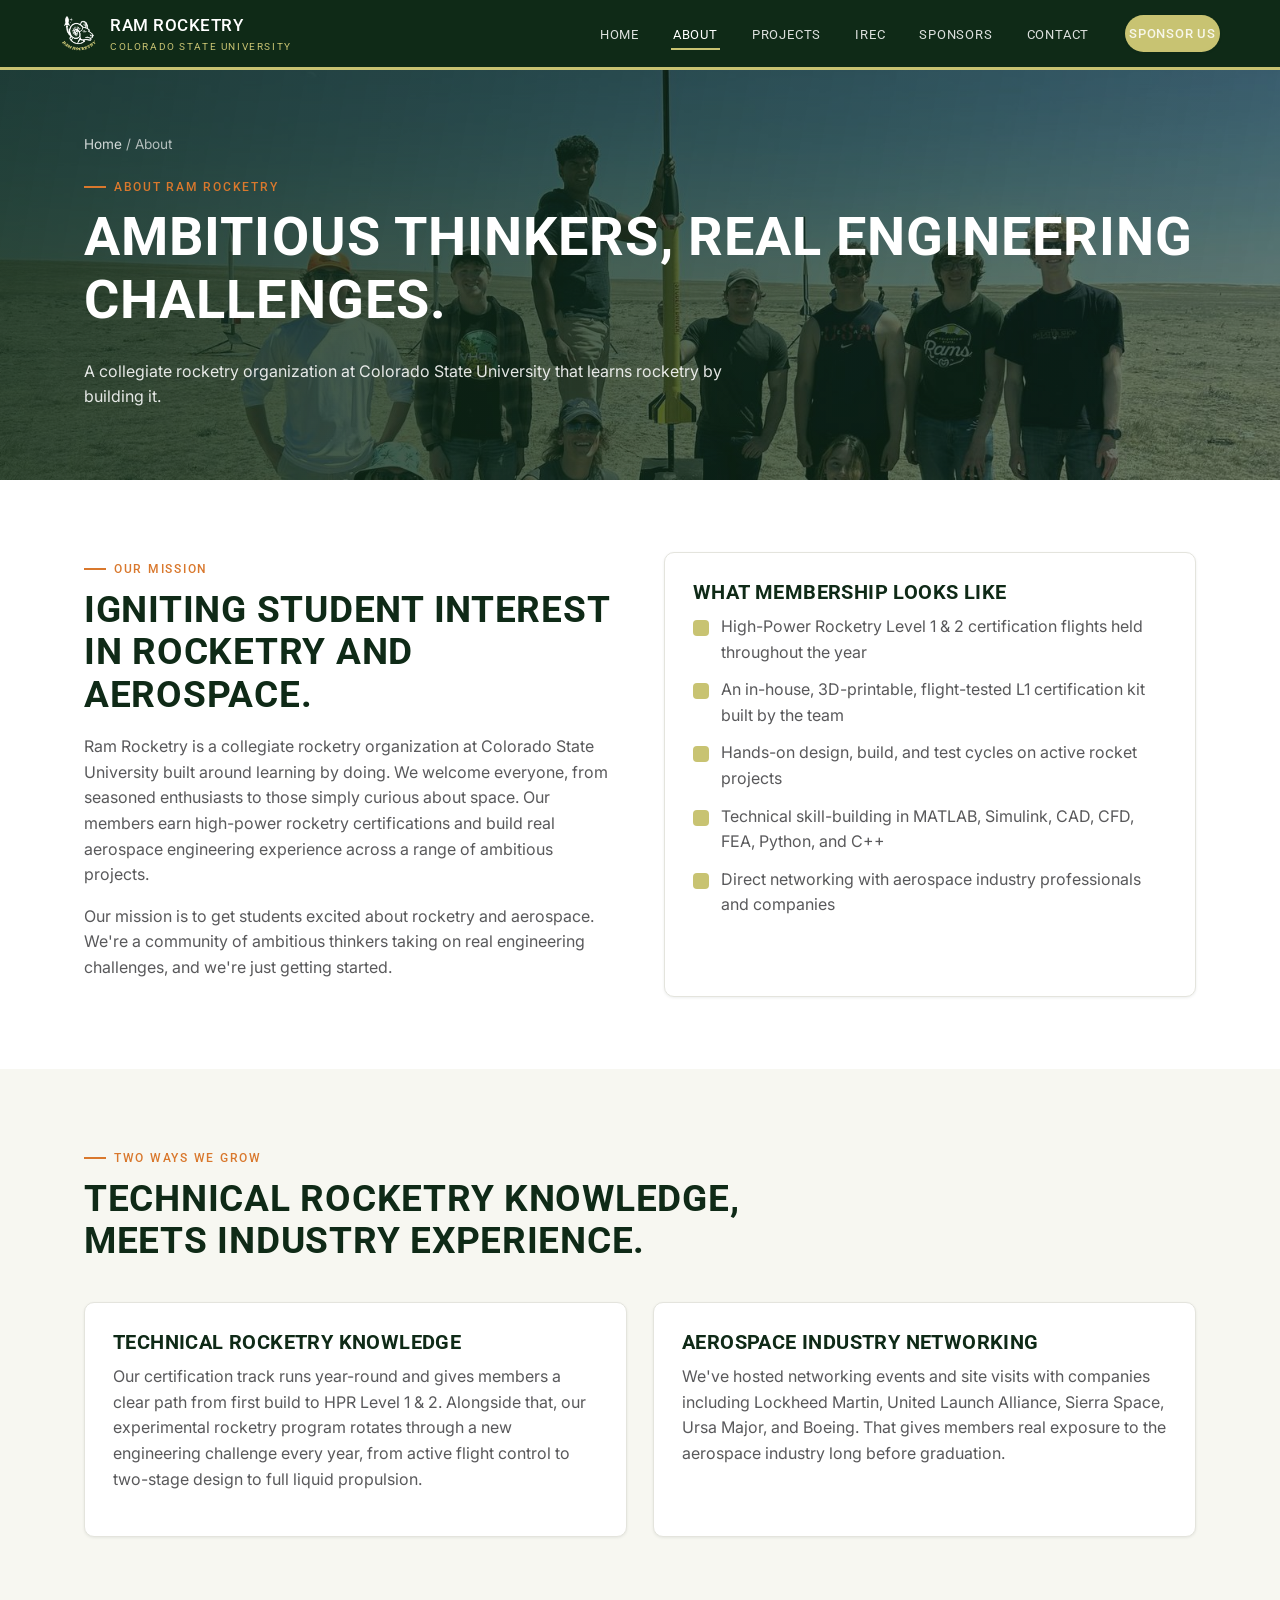
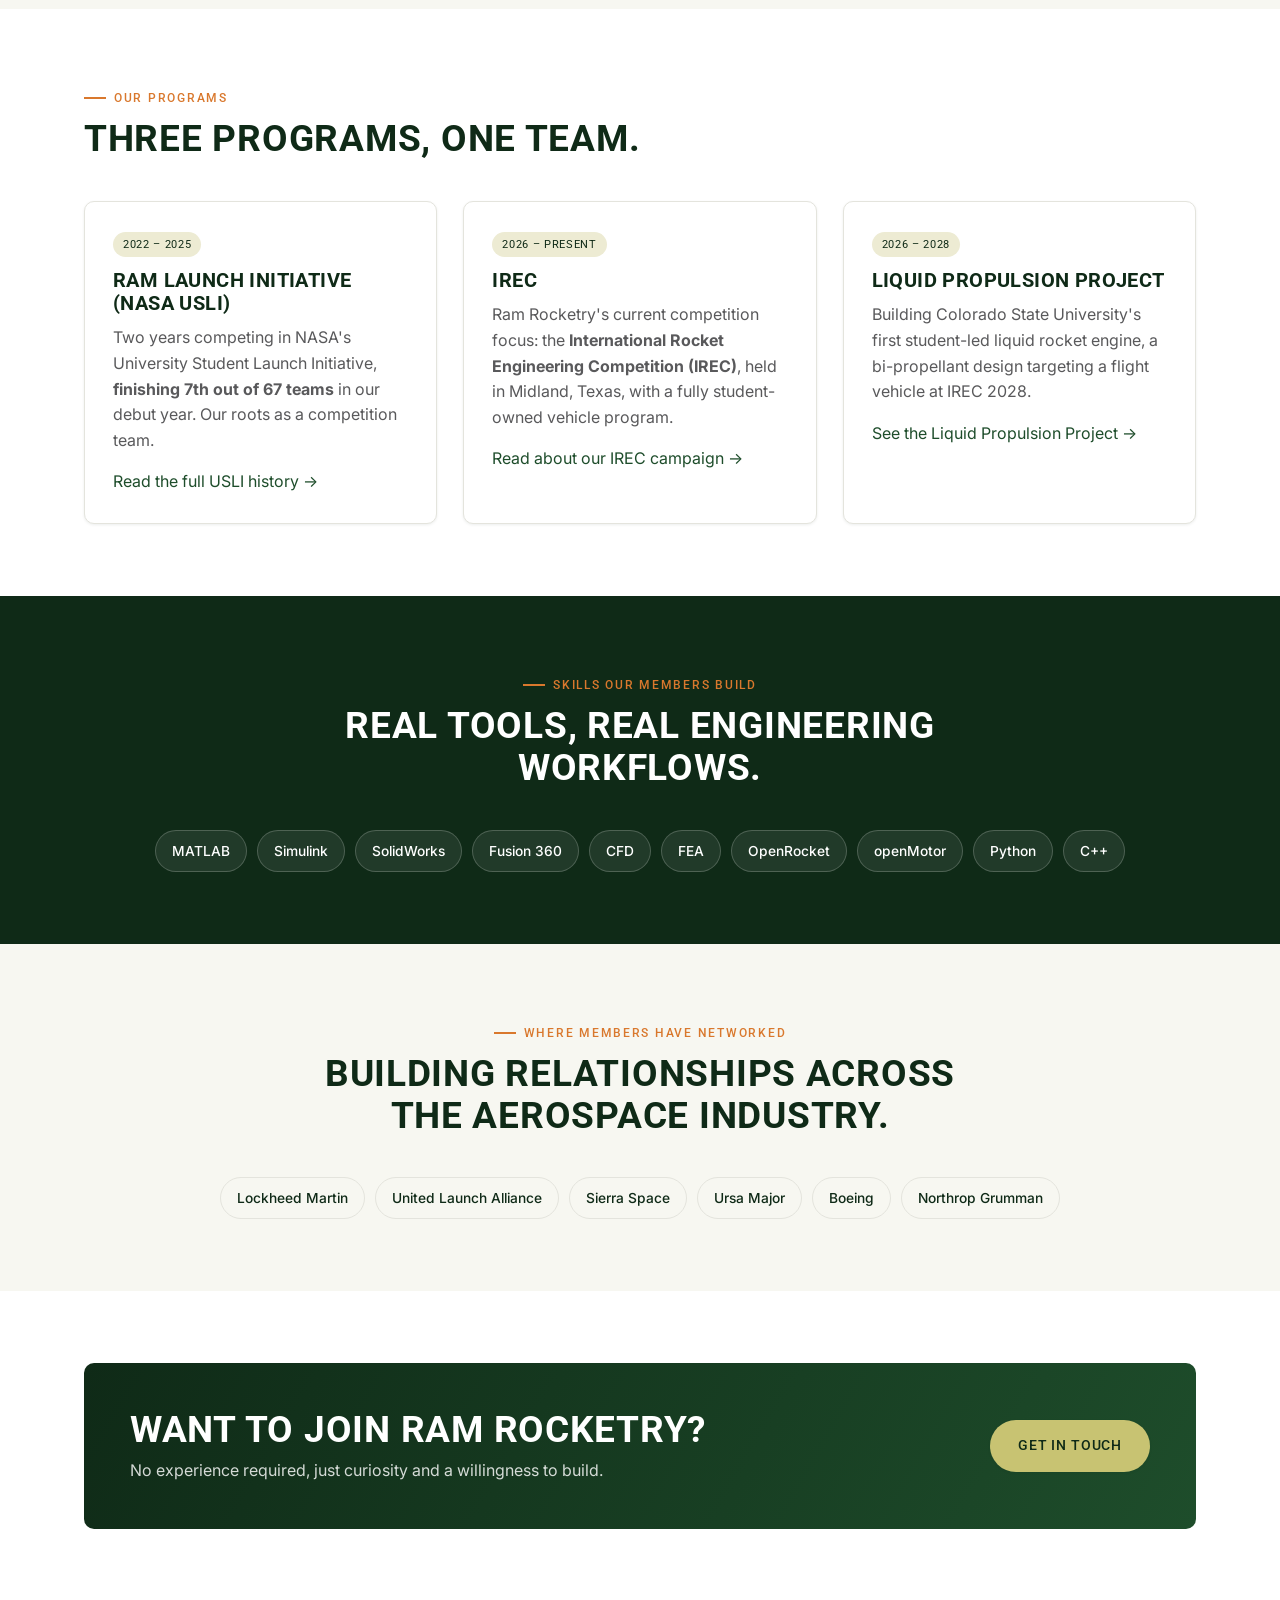
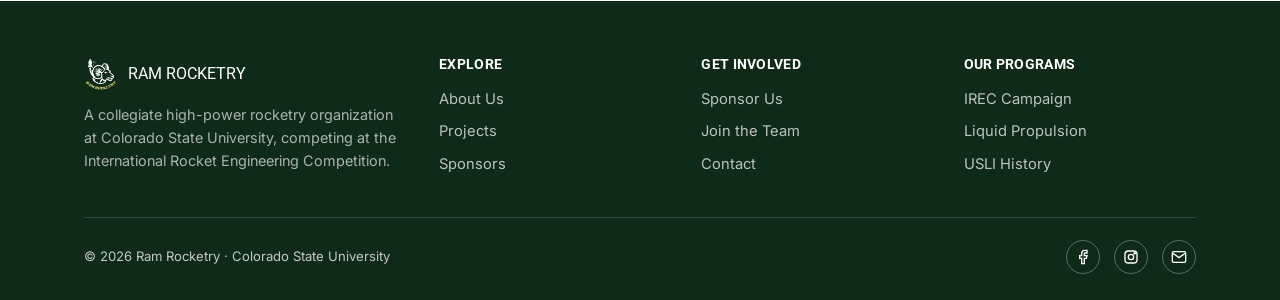
==== commit 726c7a06: "Replace AI-generated placeholder art with real team photos and logo - Homepage hero: full-bleed real" ====
--- a/about.html
+++ b/about.html
@@ -11,12 +11,12 @@
 <meta property="og:title" content="About Ram Rocketry · CSU's Rocketry Team" />
 <meta property="og:description" content="Ram Rocketry's mission, history, and what it's like to be a member of the CSU rocketry team, Colorado State University's collegiate high-power rocketry organization." />
 <meta property="og:url" content="https://jaysuthar0721.github.io/csuirecteam/about.html" />
-<meta property="og:image" content="https://jaysuthar0721.github.io/csuirecteam/assets/logo.svg" />
+<meta property="og:image" content="https://jaysuthar0721.github.io/csuirecteam/assets/logo.png" />
 <meta name="twitter:card" content="summary" />
 <meta name="twitter:title" content="About Ram Rocketry · CSU's Rocketry Team" />
 <meta name="twitter:description" content="Ram Rocketry's mission, history, and what it's like to be a member of the CSU rocketry team, Colorado State University's collegiate high-power rocketry organization." />
-<meta name="twitter:image" content="https://jaysuthar0721.github.io/csuirecteam/assets/logo.svg" />
-<link rel="icon" type="image/svg+xml" href="assets/favicon.svg" />
+<meta name="twitter:image" content="https://jaysuthar0721.github.io/csuirecteam/assets/logo.png" />
+<link rel="icon" type="image/png" href="assets/favicon.png" />
 <link rel="preconnect" href="https://fonts.googleapis.com" />
 <link rel="preconnect" href="https://fonts.gstatic.com" crossorigin />
 <link href="https://fonts.googleapis.com/css2?family=Roboto:wght@400;500;700;900&family=Inter:wght@400;500;600;700&display=swap" rel="stylesheet" />
@@ -28,7 +28,7 @@
   "name": "Ram Rocketry",
   "alternateName": ["CSU Rocketry Team", "CSU IREC Team", "Colorado State University Rocketry", "Ram Rocketry CSU"],
   "url": "https://jaysuthar0721.github.io/csuirecteam/",
-  "logo": "https://jaysuthar0721.github.io/csuirecteam/assets/logo.svg",
+  "logo": "https://jaysuthar0721.github.io/csuirecteam/assets/logo.png",
   "sameAs": [
     "https://www.facebook.com/RamRocketry/",
     "https://www.instagram.com/ramrocketrycsu/"
@@ -51,7 +51,7 @@
 <header class="site-header">
   <nav class="container nav">
     <a href="index.html" class="brand">
-      <img src="assets/logo.svg" alt="Ram Rocketry crest" />
+      <img src="assets/logo.png" alt="Ram Rocketry crest" />
       <span>Ram Rocketry<span class="brand-sub">Colorado State University</span></span>
     </a>
     <button class="nav-toggle" aria-label="Toggle navigation" aria-expanded="false">
@@ -71,7 +71,7 @@
 
 <main>
 
-  <section class="page-hero">
+  <section class="page-hero" style="background: linear-gradient(100deg, rgba(15,42,23,0.85) 0%, rgba(15,42,23,0.6) 100%), url('assets/photos/about-team.jpg') center 30%/cover no-repeat;">
     <div class="container">
       <div class="breadcrumb"><a href="index.html">Home</a> / About</div>
       <span class="eyebrow">About Ram Rocketry</span>
@@ -205,7 +205,7 @@
   <div class="container">
     <div class="footer-grid">
       <div>
-        <div class="footer-brand"><img src="assets/logo.svg" alt="Ram Rocketry crest" />Ram Rocketry</div>
+        <div class="footer-brand"><img src="assets/logo.png" alt="Ram Rocketry crest" />Ram Rocketry</div>
         <p style="color:rgba(255,255,255,0.65); font-size:0.9rem;">A collegiate high-power rocketry organization at Colorado State University, competing at the International Rocket Engineering Competition.</p>
       </div>
       <div>
--- a/css/style.css
+++ b/css/style.css
@@ -196,7 +196,9 @@
 .hero {
   position: relative;
   overflow: hidden;
-  background: var(--csu-green-dark);
+  background:
+    linear-gradient(100deg, rgba(15,42,23,0.88) 0%, rgba(15,42,23,0.72) 45%, rgba(15,42,23,0.4) 100%),
+    url("../assets/photos/hero-launch.jpg") center/cover no-repeat;
   color: #fff;
   padding: 100px 0 90px;
 }
@@ -478,6 +480,9 @@
 }
 .social-row a:hover { border-color: var(--csu-gold); }
 .social-row svg { width: 16px; height: 16px; stroke: #fff; }
+.social-row.on-light a { border-color: var(--gray-200); }
+.social-row.on-light svg { stroke: var(--csu-green-dark); }
+.social-row.on-light a:hover { border-color: var(--csu-green); }
 
 /* ---------- Page header (interior pages) ---------- */
 .page-hero {
@@ -486,6 +491,7 @@
   padding: 64px 0 54px;
 }
 .page-hero h1 { color: #fff; }
+.page-hero .lede { color: rgba(255,255,255,0.88); }
 .breadcrumb { color: rgba(255,255,255,0.65); font-size: 0.85rem; margin-bottom: 14px; }
 .breadcrumb a { color: rgba(255,255,255,0.8); }
 
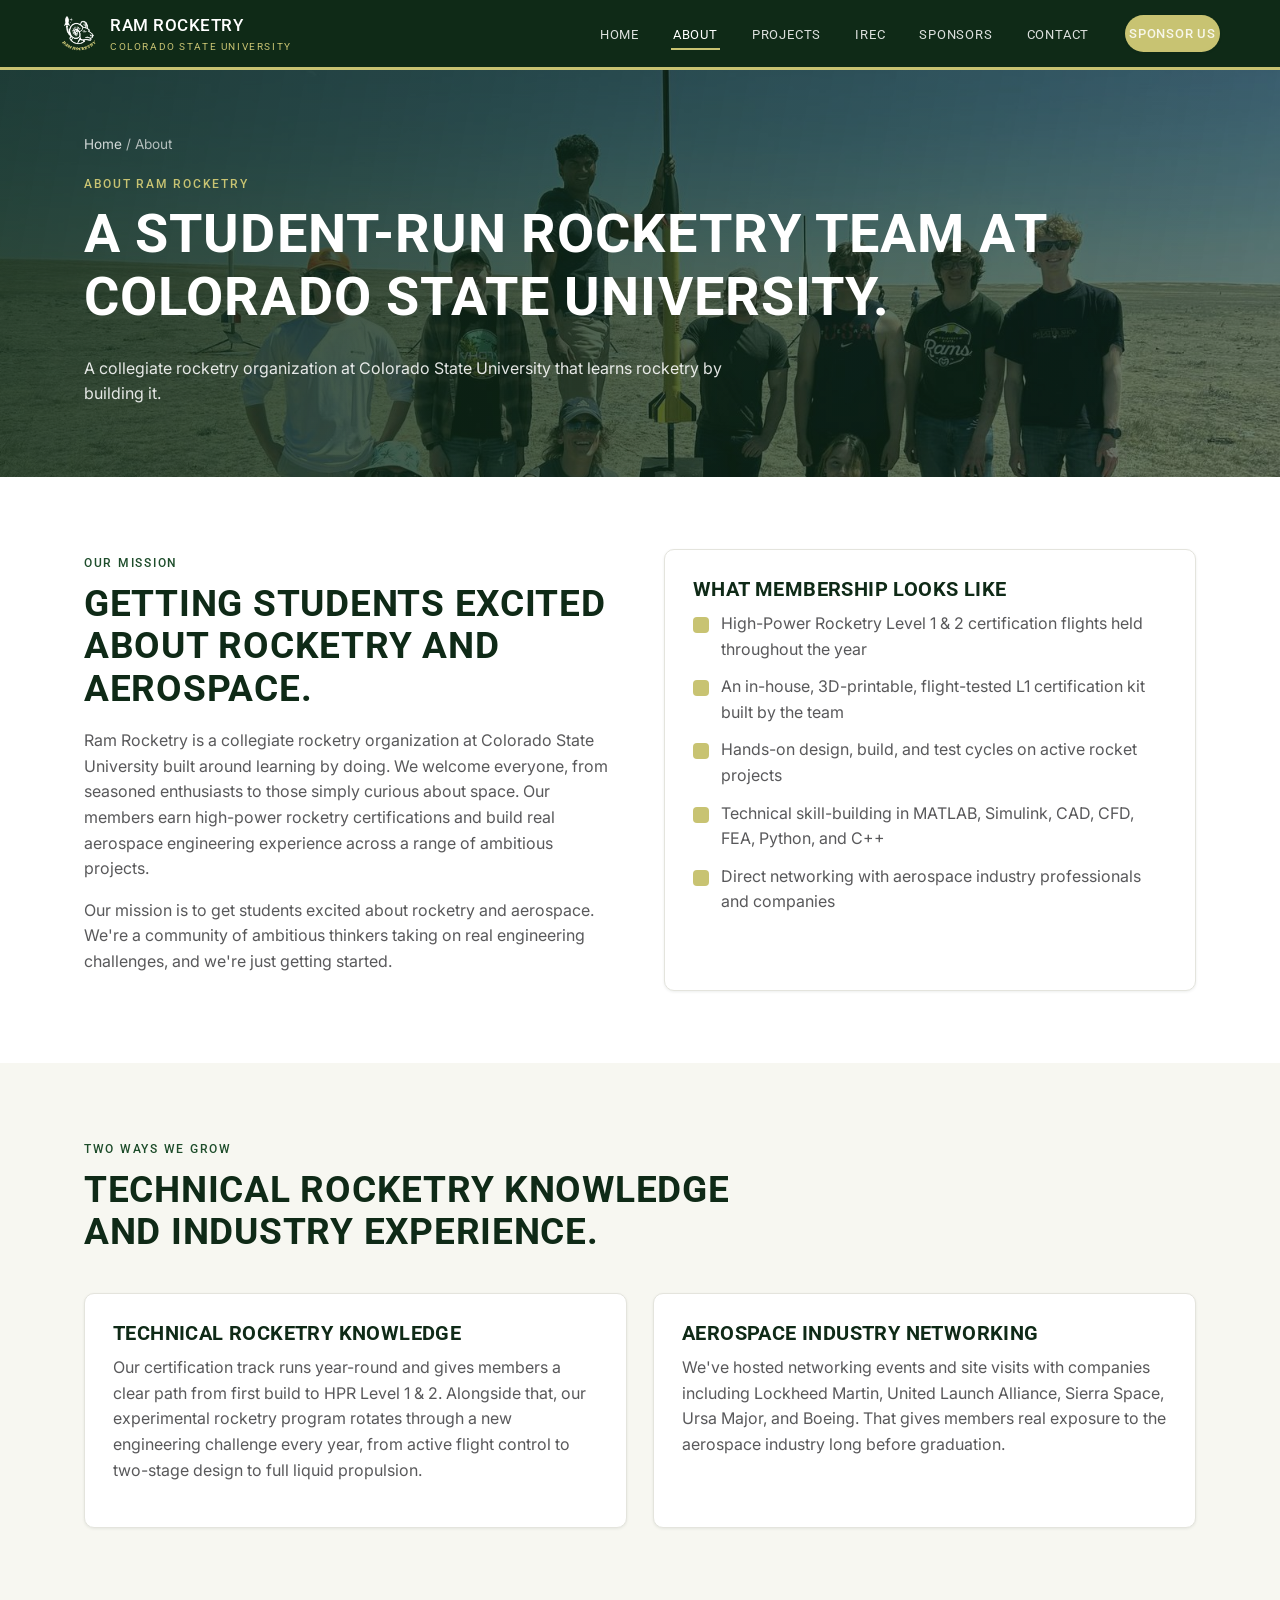
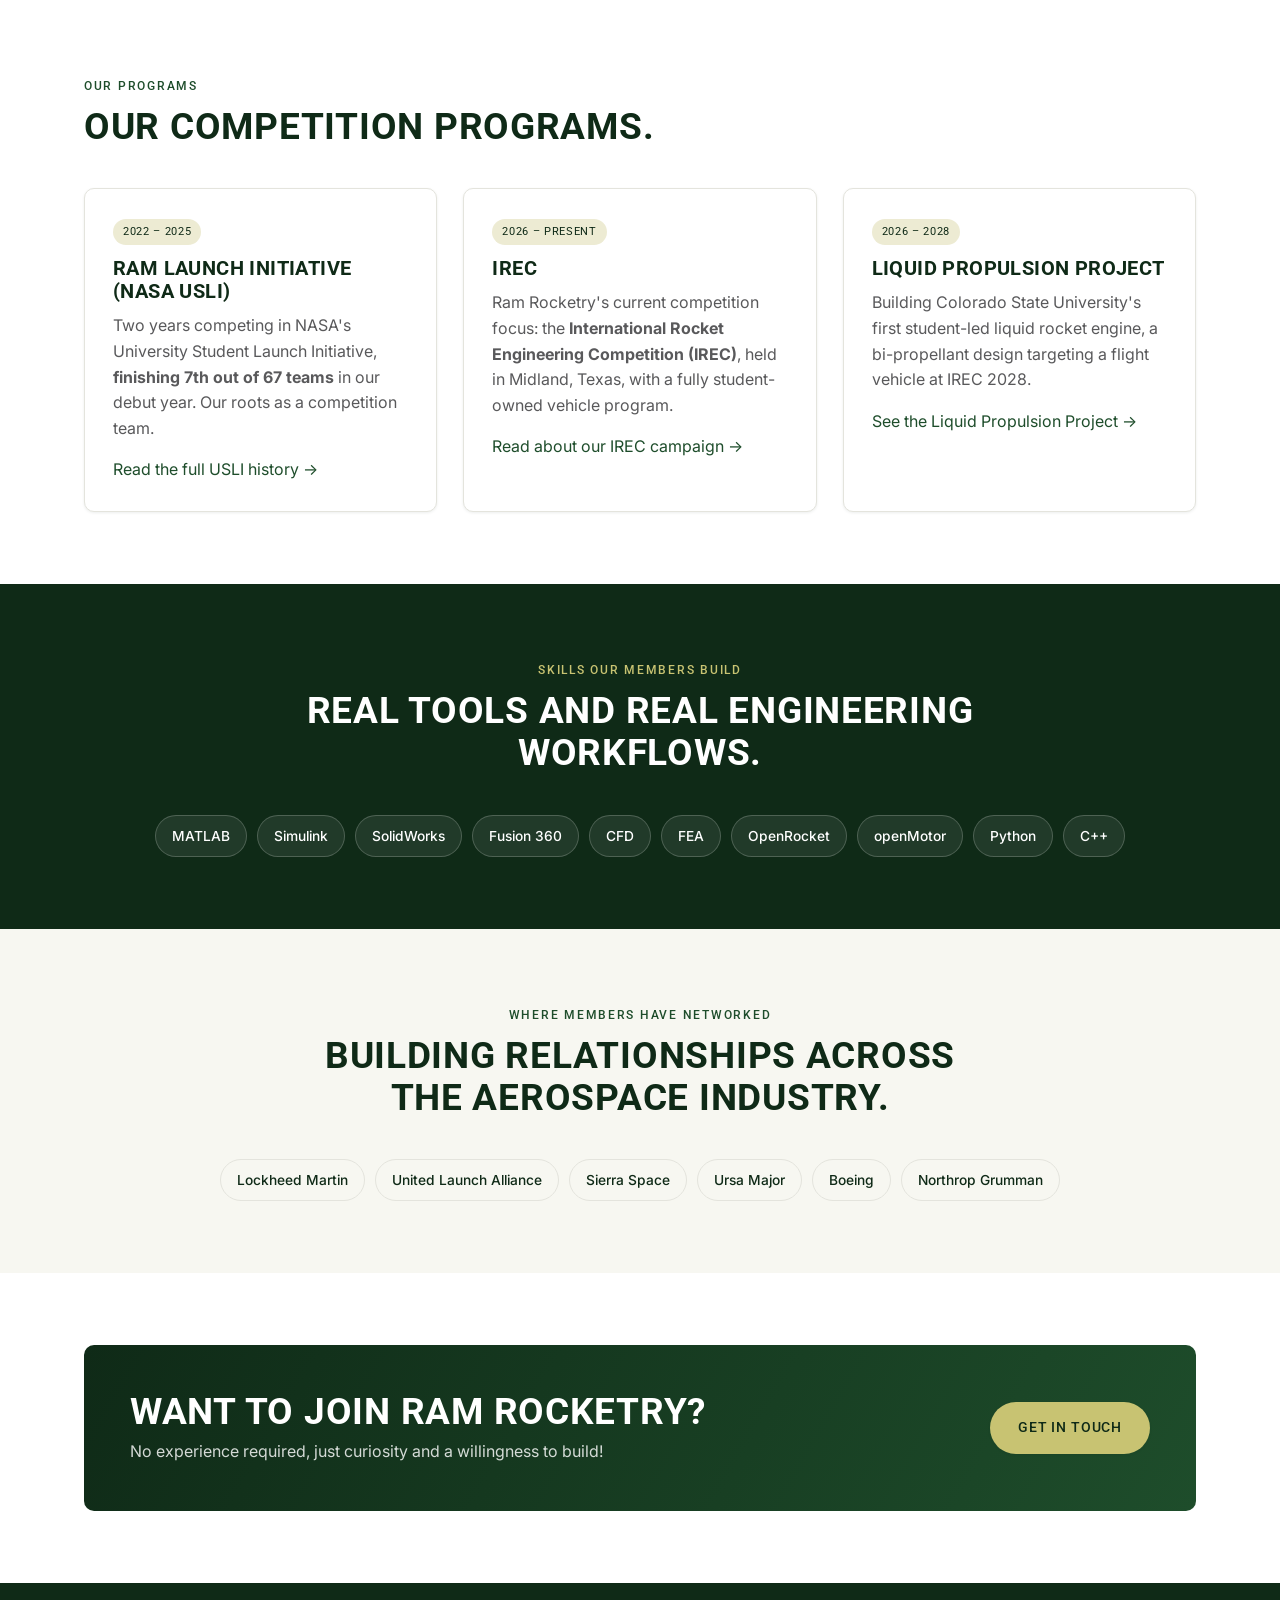
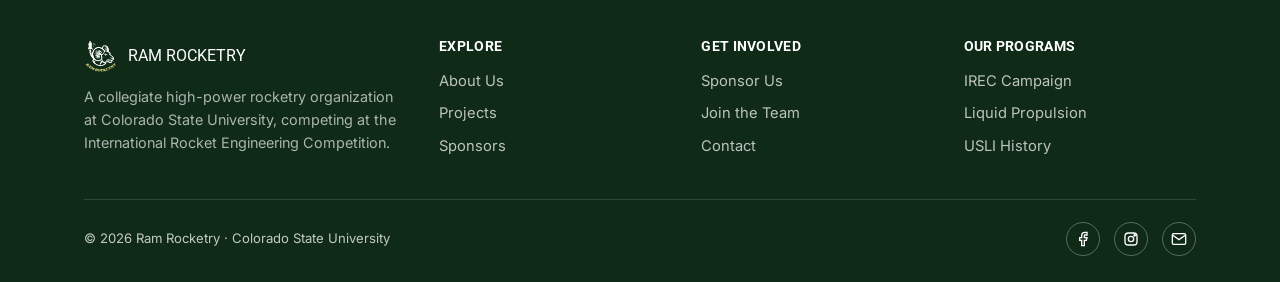
==== commit eba0abc4: "Remove orange eyebrow accents, plain-en headlines, add sponsor section - Eyebrow labels (small kicke" ====
--- a/about.html
+++ b/about.html
@@ -75,7 +75,7 @@
     <div class="container">
       <div class="breadcrumb"><a href="index.html">Home</a> / About</div>
       <span class="eyebrow">About Ram Rocketry</span>
-      <h1>Ambitious thinkers, real engineering challenges.</h1>
+      <h1>A student-run rocketry team at Colorado State University.</h1>
       <p class="lede" style="max-width:640px;">A collegiate rocketry organization at Colorado State University that learns rocketry by building it.</p>
     </div>
   </section>
@@ -84,7 +84,7 @@
     <div class="container split">
       <div>
         <span class="eyebrow">Our Mission</span>
-        <h2>Igniting student interest in rocketry and aerospace.</h2>
+        <h2>Getting students excited about rocketry and aerospace.</h2>
         <p>Ram Rocketry is a collegiate rocketry organization at Colorado State University built around learning by doing. We welcome everyone, from seasoned enthusiasts to those simply curious about space. Our members earn high-power rocketry certifications and build real aerospace engineering experience across a range of ambitious projects.</p>
         <p>Our mission is to get students excited about rocketry and aerospace. We're a community of ambitious thinkers taking on real engineering challenges, and we're just getting started.</p>
       </div>
@@ -105,7 +105,7 @@
     <div class="container">
       <div class="section-head">
         <span class="eyebrow">Two Ways We Grow</span>
-        <h2>Technical rocketry knowledge, meets industry experience.</h2>
+        <h2>Technical rocketry knowledge and industry experience.</h2>
       </div>
       <div class="grid grid-2">
         <div class="card">
@@ -124,7 +124,7 @@
     <div class="container">
       <div class="section-head">
         <span class="eyebrow">Our Programs</span>
-        <h2>Three programs, one team.</h2>
+        <h2>Our competition programs.</h2>
       </div>
       <div class="grid grid-3">
         <div class="card">
@@ -153,7 +153,7 @@
     <div class="container">
       <div class="section-head center">
         <span class="eyebrow">Skills Our Members Build</span>
-        <h2>Real tools, real engineering workflows.</h2>
+        <h2>Real tools and real engineering workflows.</h2>
       </div>
       <div class="chip-row" style="justify-content:center;">
         <span class="chip">MATLAB</span>
@@ -192,7 +192,7 @@
       <div class="cta-banner" style="background:linear-gradient(120deg, var(--csu-green-dark), var(--csu-green));">
         <div>
           <h2>Want to join Ram Rocketry?</h2>
-          <p>No experience required, just curiosity and a willingness to build.</p>
+          <p>No experience required, just curiosity and a willingness to build!</p>
         </div>
         <a href="contact.html" class="btn btn-gold">Get In Touch</a>
       </div>
--- a/css/style.css
+++ b/css/style.css
@@ -71,17 +71,13 @@
   text-transform: uppercase;
   letter-spacing: 0.14em;
   font-size: 0.78rem;
-  color: var(--accent-orange);
+  color: var(--csu-green);
   font-weight: 500;
   margin-bottom: 10px;
 }
-.eyebrow::before {
-  content: "";
-  width: 22px;
-  height: 2px;
-  background: var(--accent-orange);
-  display: inline-block;
-}
+.hero .eyebrow,
+.page-hero .eyebrow,
+.section-dark .eyebrow { color: var(--csu-gold); }
 
 section { padding: 72px 0; }
 .section-alt { background: var(--bg-alt); }
@@ -273,7 +269,7 @@
 /* ---------- Transition callout ---------- */
 .callout {
   border: 1px solid var(--gray-200);
-  border-left: 5px solid var(--accent-orange);
+  border-left: 5px solid var(--csu-gold);
   background: #fff;
   border-radius: var(--radius);
   padding: 30px 32px;
@@ -282,7 +278,7 @@
 .callout h3 { margin-bottom: 10px; }
 .callout .tag {
   display: inline-block;
-  background: var(--accent-orange);
+  background: var(--csu-green-dark);
   color: #fff;
   font-family: var(--font-head);
   text-transform: uppercase;
@@ -354,8 +350,9 @@
   font-size: 0.75rem;
   letter-spacing: 0.08em;
   text-transform: uppercase;
-  color: var(--accent-orange);
-}
+  color: var(--csu-green);
+}
+.section-dark .phase-tag { color: var(--csu-gold); }
 
 /* ---------- Tables ---------- */
 table { width: 100%; border-collapse: collapse; margin: 18px 0 30px; }
@@ -406,6 +403,24 @@
   font-weight: 500;
 }
 .section-dark .chip { background: rgba(255,255,255,0.08); border-color: rgba(255,255,255,0.2); color: #fff; }
+
+/* ---------- Sponsor logos ---------- */
+.sponsor-logos {
+  display: flex;
+  flex-wrap: wrap;
+  align-items: center;
+  justify-content: center;
+  gap: 56px;
+  margin-top: 8px;
+}
+.sponsor-logos img {
+  height: 56px;
+  width: auto;
+  filter: grayscale(100%);
+  opacity: 0.75;
+  transition: filter 0.2s ease, opacity 0.2s ease;
+}
+.sponsor-logos a:hover img { filter: grayscale(0%); opacity: 1; }
 
 /* ---------- Tiers ---------- */
 .tier-grid { display: grid; grid-template-columns: repeat(4, minmax(0, 1fr)); gap: 20px; }
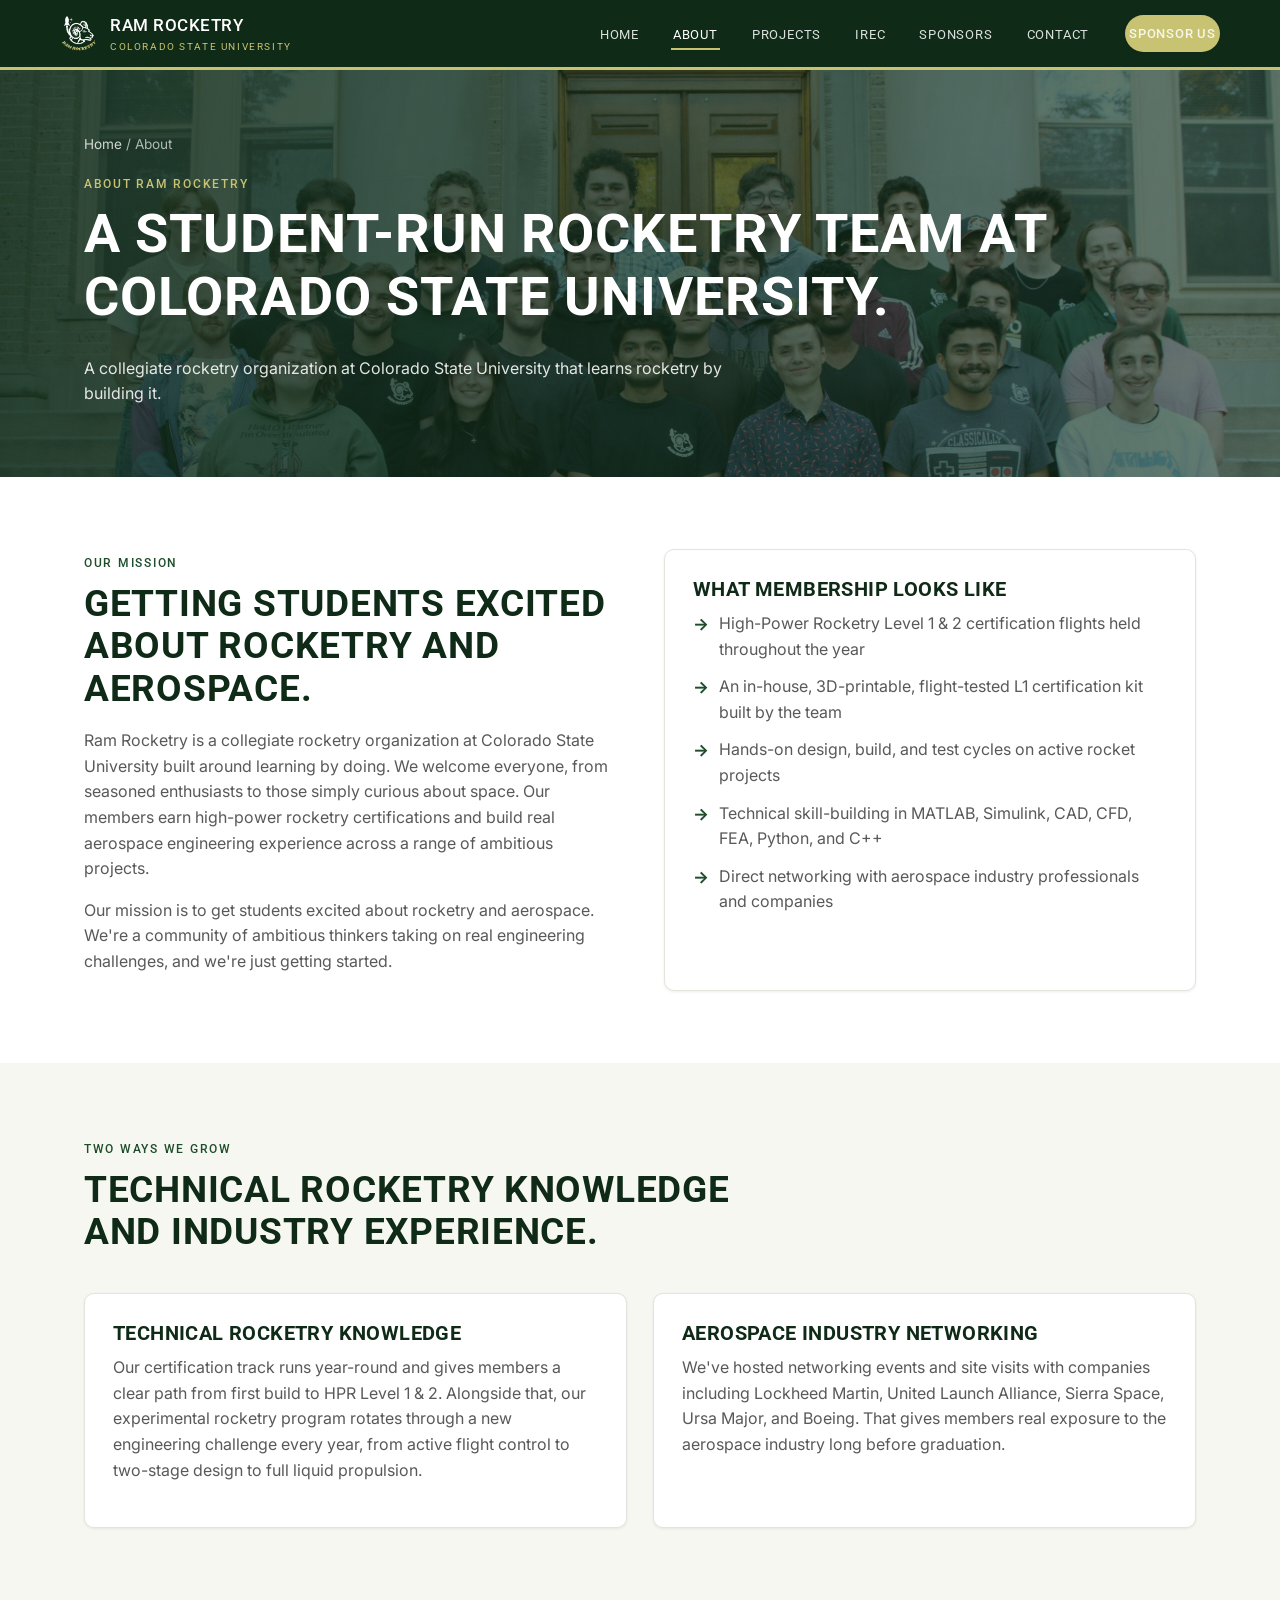
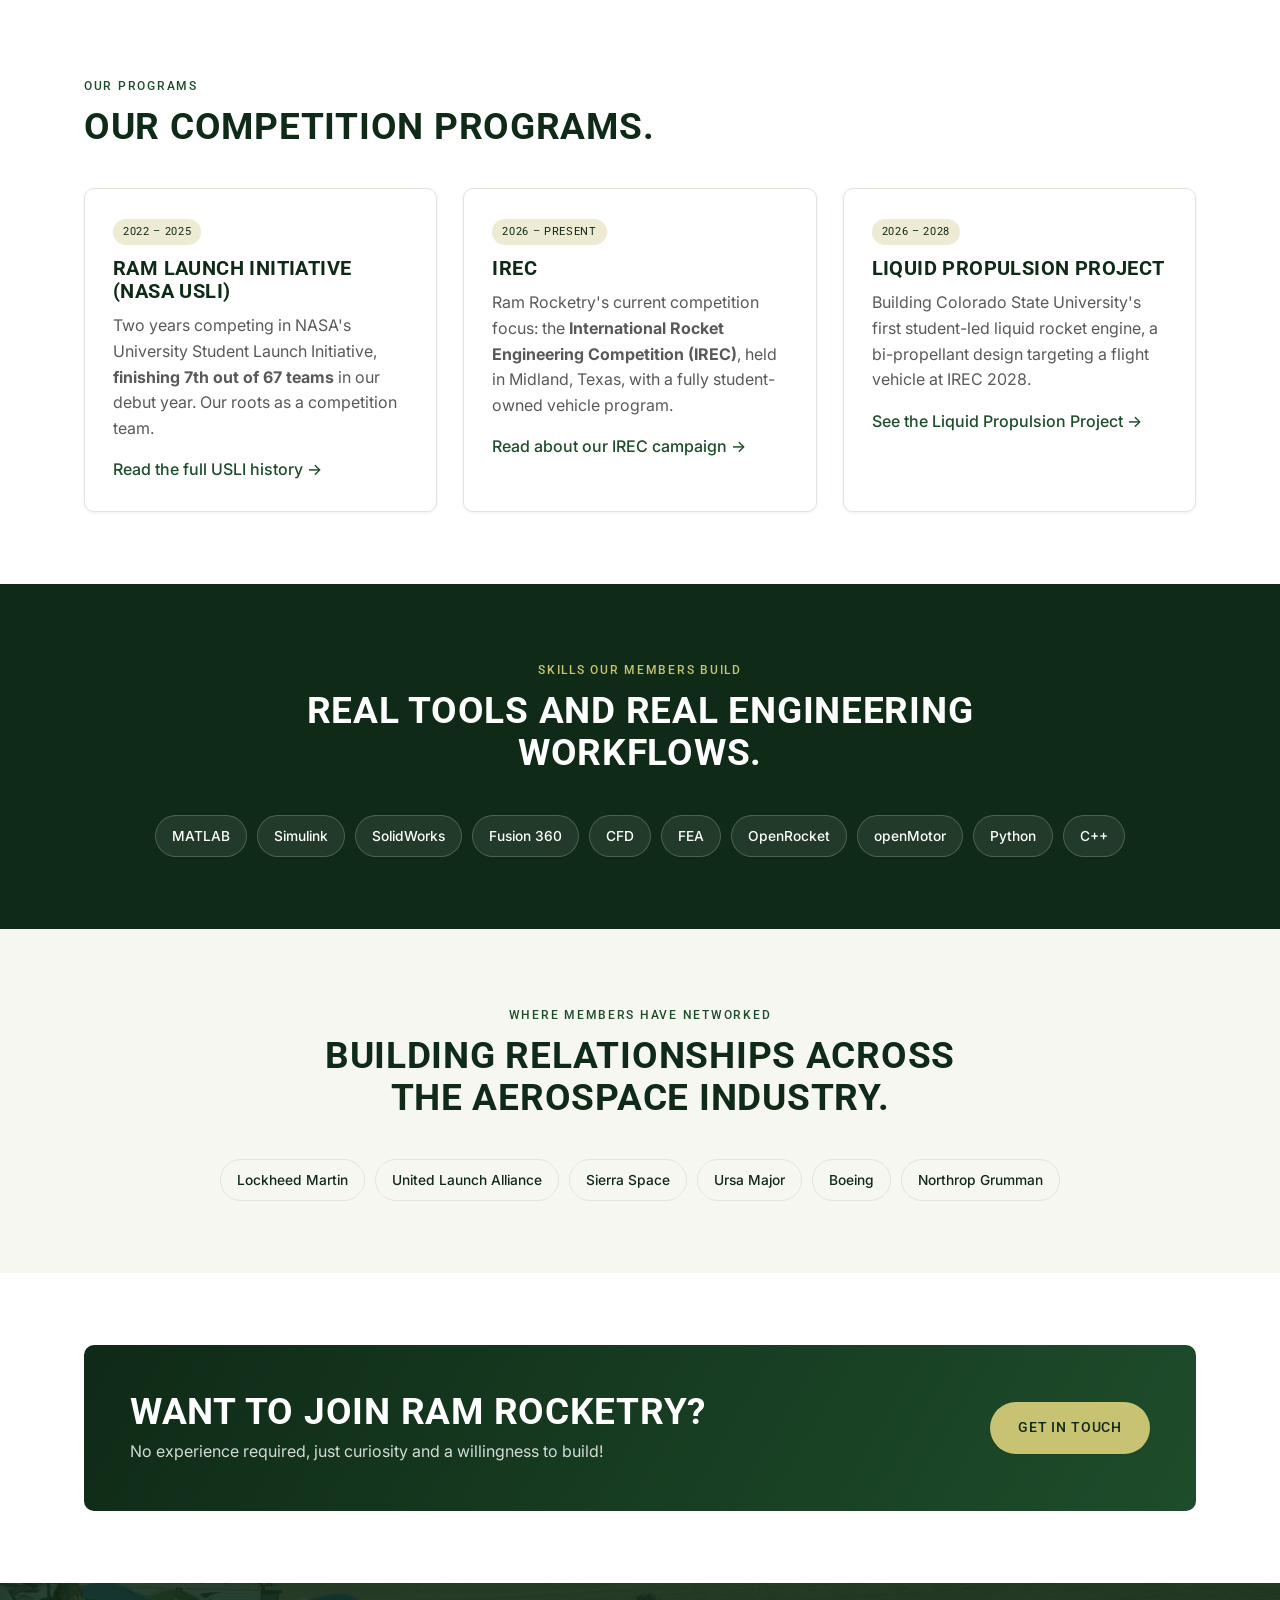
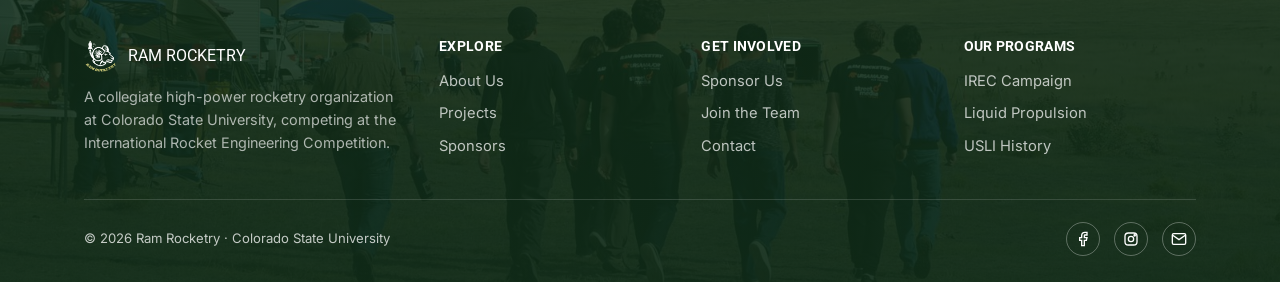
==== commit 631c16d0: "Make program/project cards fully clickable, not just their arrow link Cards that lift on hover and l" ====
--- a/about.html
+++ b/about.html
@@ -127,24 +127,24 @@
         <h2>Our competition programs.</h2>
       </div>
       <div class="grid grid-3">
-        <div class="card">
+        <a class="card" href="usli.html">
           <span class="status">2022 – 2025</span>
           <h3>Ram Launch Initiative (NASA USLI)</h3>
           <p>Two years competing in NASA's University Student Launch Initiative, <strong>finishing 7th out of 67 teams</strong> in our debut year. Our roots as a competition team.</p>
-          <p style="margin-bottom:0;"><a href="usli.html">Read the full USLI history →</a></p>
-        </div>
-        <div class="card">
+          <p class="card-link" style="margin-bottom:0;">Read the full USLI history →</p>
+        </a>
+        <a class="card" href="irec.html">
           <span class="status">2026 – Present</span>
           <h3>IREC</h3>
           <p>Ram Rocketry's current competition focus: the <strong>International Rocket Engineering Competition (IREC)</strong>, held in Midland, Texas, with a fully student-owned vehicle program.</p>
-          <p style="margin-bottom:0;"><a href="irec.html">Read about our IREC campaign →</a></p>
-        </div>
-        <div class="card">
+          <p class="card-link" style="margin-bottom:0;">Read about our IREC campaign →</p>
+        </a>
+        <a class="card" href="liquid-propulsion.html">
           <span class="status">2026 – 2028</span>
           <h3>Liquid Propulsion Project</h3>
           <p>Building Colorado State University's first student-led liquid rocket engine, a bi-propellant design targeting a flight vehicle at IREC 2028.</p>
-          <p style="margin-bottom:0;"><a href="liquid-propulsion.html">See the Liquid Propulsion Project →</a></p>
-        </div>
+          <p class="card-link" style="margin-bottom:0;">See the Liquid Propulsion Project →</p>
+        </a>
       </div>
     </div>
   </section>
--- a/css/style.css
+++ b/css/style.css
@@ -198,17 +198,6 @@
   color: #fff;
   padding: 100px 0 90px;
 }
-.hero::before {
-  content: "";
-  position: absolute;
-  inset: 0;
-  background-image:
-    linear-gradient(rgba(255,255,255,0.055) 1px, transparent 1px),
-    linear-gradient(90deg, rgba(255,255,255,0.055) 1px, transparent 1px);
-  background-size: 46px 46px;
-  mask-image: linear-gradient(180deg, rgba(0,0,0,0.9), transparent 85%);
-  pointer-events: none;
-}
 .hero-grid {
   position: relative;
   display: grid;
@@ -305,6 +294,9 @@
   height: 100%;
 }
 .card:hover { transform: translateY(-4px); box-shadow: var(--shadow-md); }
+a.card { display: block; color: inherit; text-decoration: none; }
+.card-link { color: var(--csu-green); font-weight: 500; }
+.card:hover .card-link { text-decoration: underline; }
 .card .icon {
   width: 46px; height: 46px;
   border-radius: 10px;
@@ -461,7 +453,9 @@
 
 /* ---------- Footer ---------- */
 .site-footer {
-  background: var(--csu-green-dark);
+  background:
+    linear-gradient(180deg, rgba(15,42,23,0.88), rgba(15,42,23,0.93)),
+    url("../assets/photos/sponsors-team.jpg") center 55%/cover no-repeat;
   color: rgba(255,255,255,0.75);
   padding: 56px 0 26px;
 }
@@ -520,13 +514,14 @@
   align-items: center;
 }
 .list-check { list-style: none; padding: 0; margin: 0; }
-.list-check li { position: relative; padding-left: 28px; margin-bottom: 12px; color: var(--gray-700); }
+.list-check li { position: relative; padding-left: 26px; margin-bottom: 12px; color: var(--gray-700); }
 .list-check li::before {
-  content: "";
-  position: absolute; left: 0; top: 6px;
-  width: 16px; height: 16px;
-  border-radius: 4px;
-  background: var(--csu-gold);
+  content: "\2192";
+  position: absolute; left: 0; top: 0;
+  color: var(--csu-green);
+  font-weight: 700;
+  font-size: 1.05em;
+  line-height: 1.6;
 }
 
 /* ---------- Responsive ---------- */
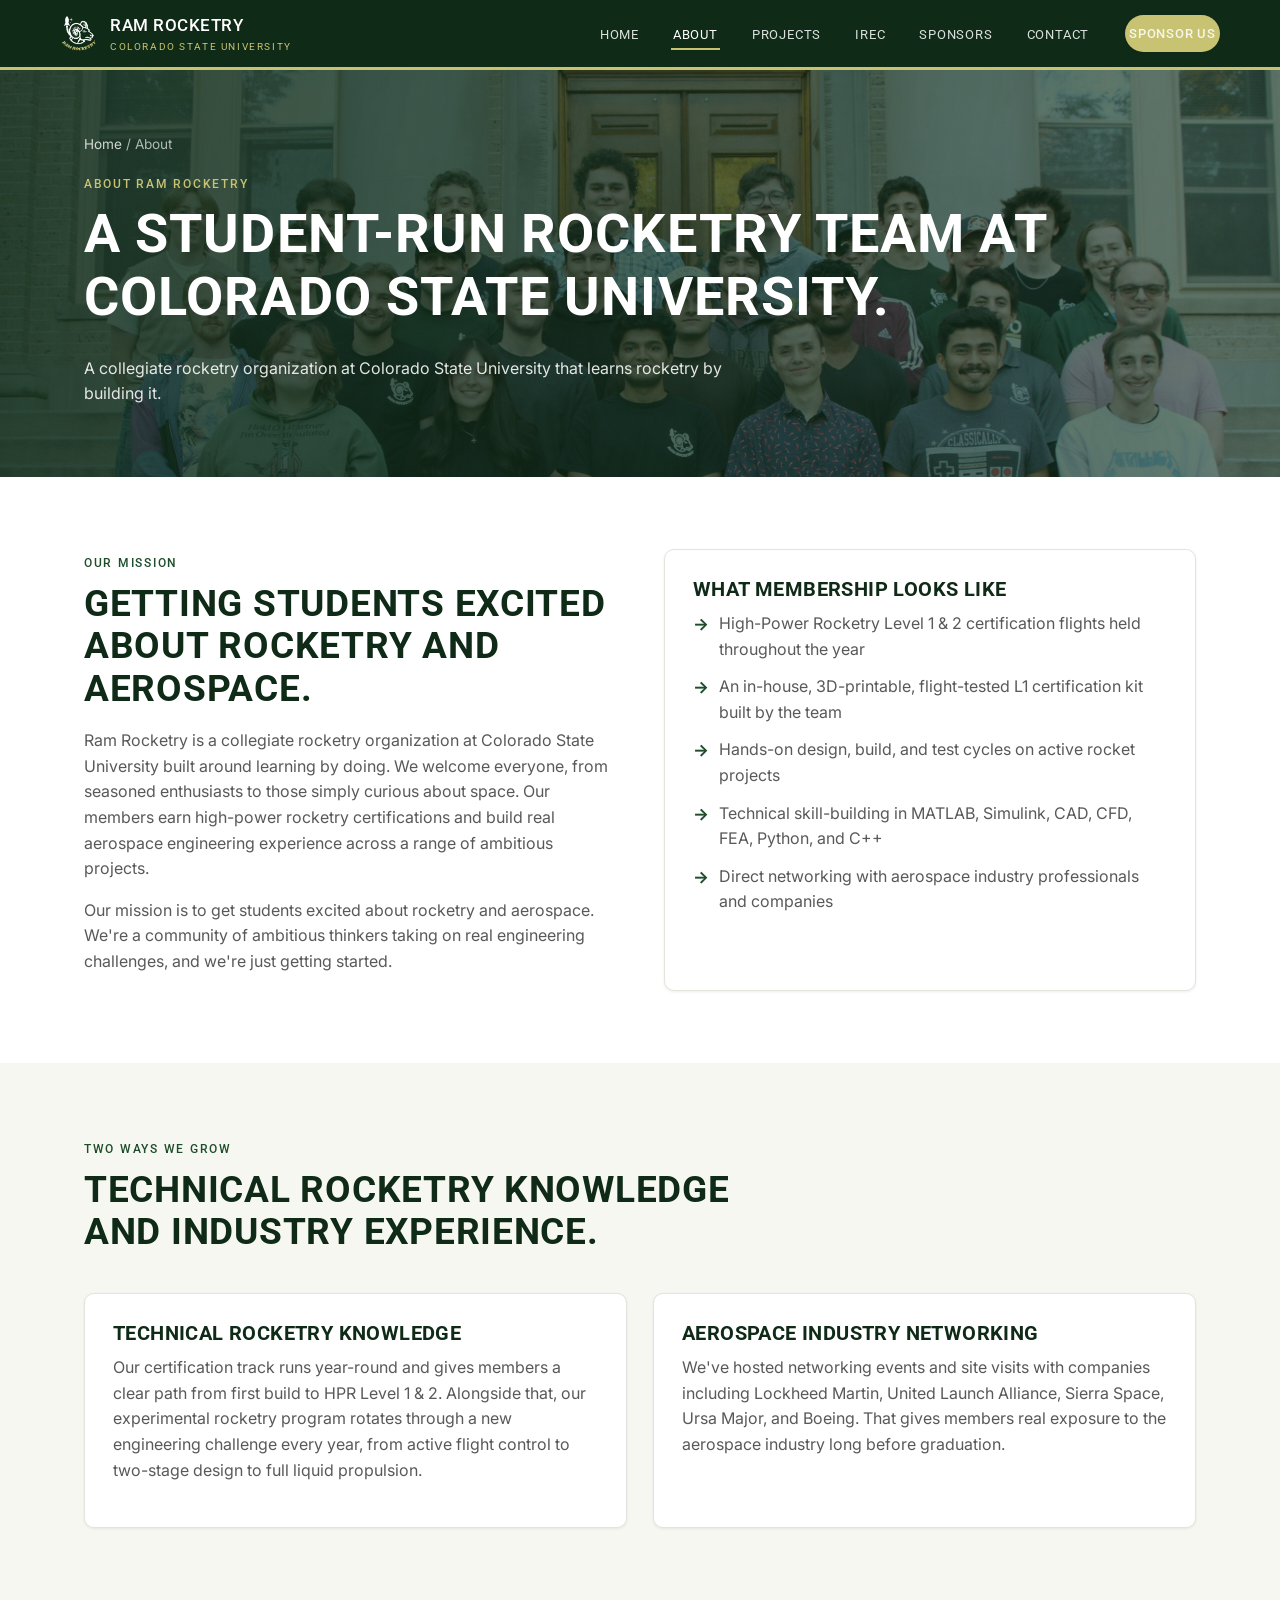
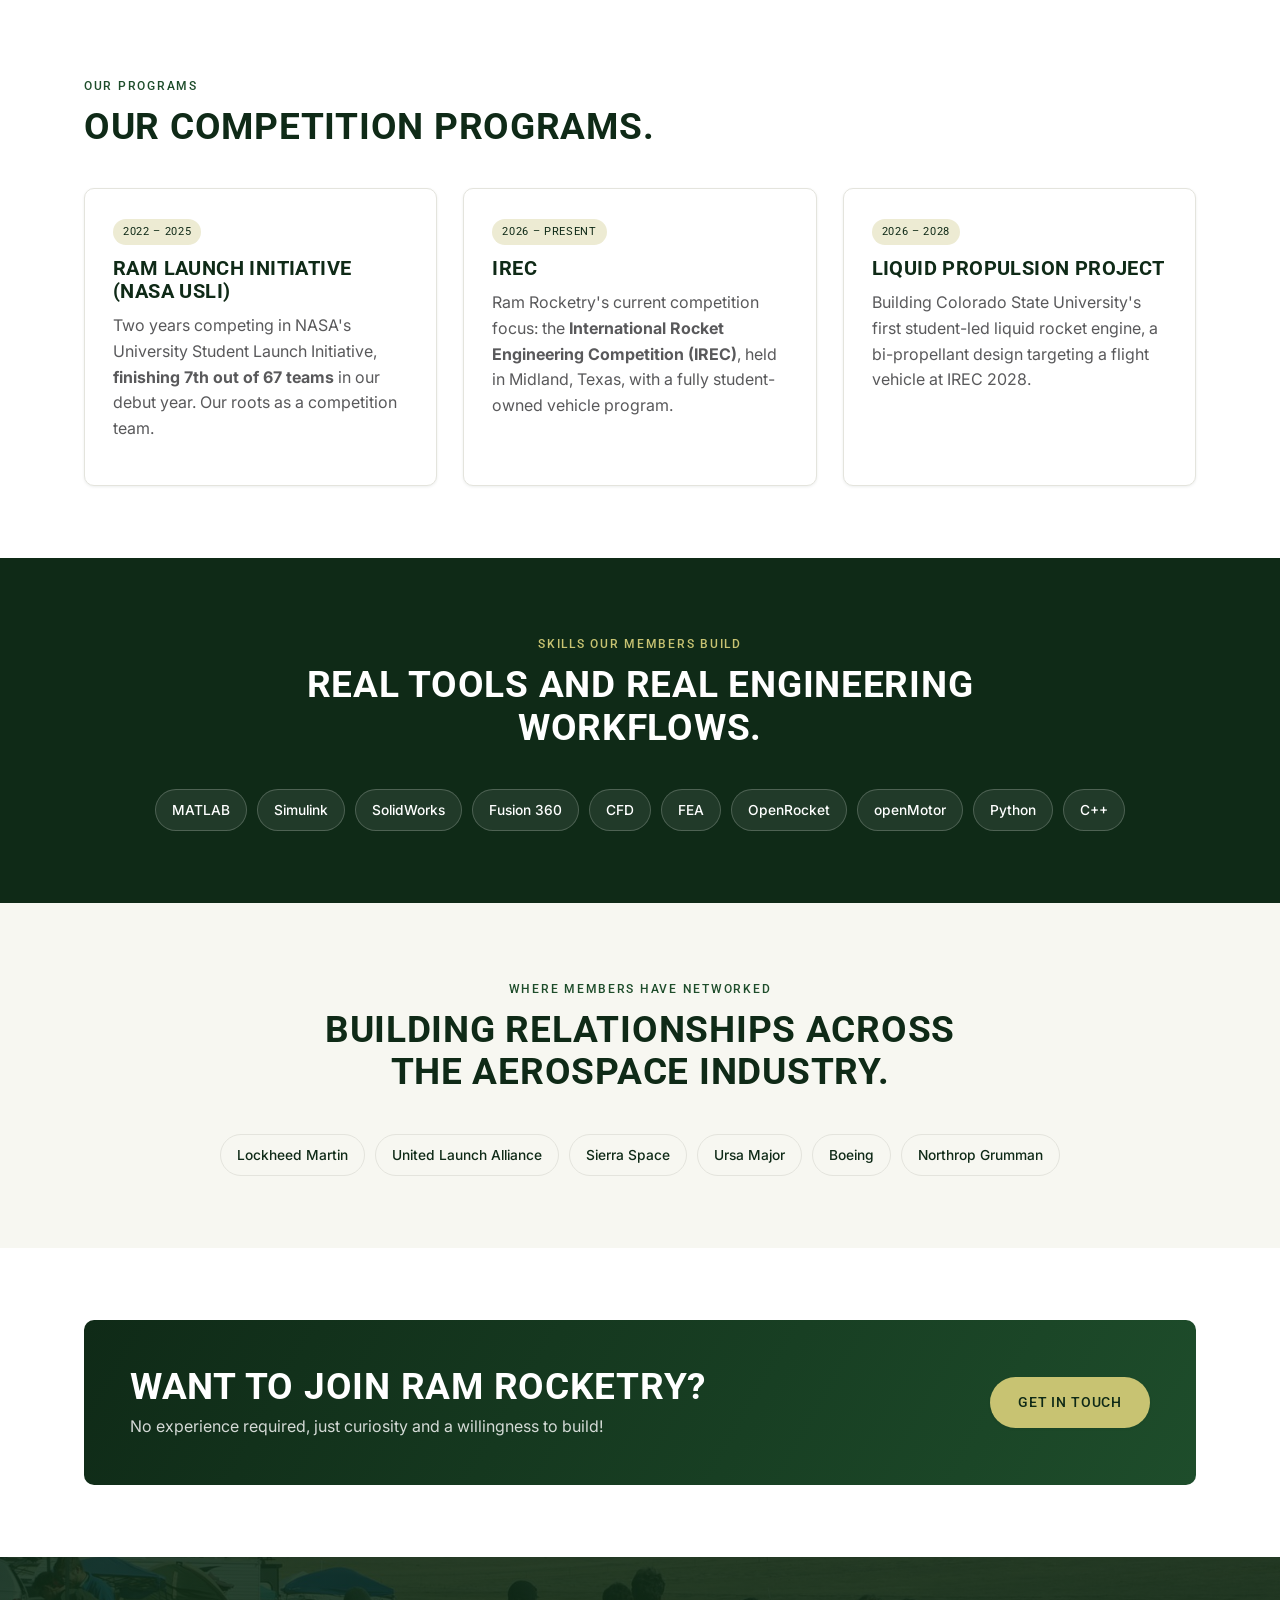
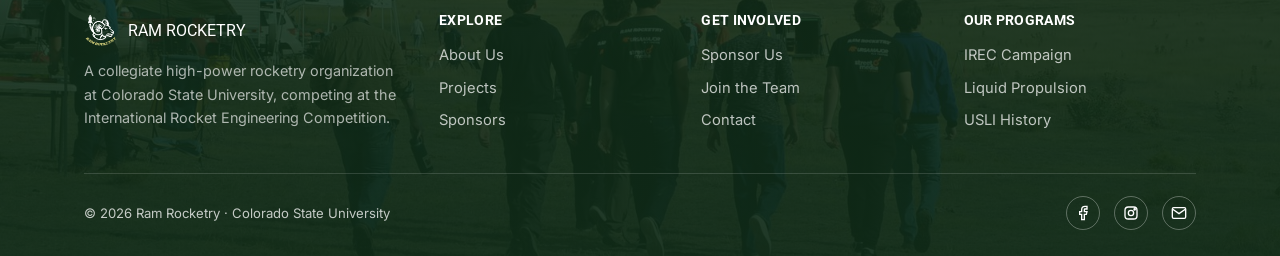
==== commit 6972c7e9: "Remove redundant "See the... project ->" text from clickable cards Now that the whole card is a link" ====
--- a/about.html
+++ b/about.html
@@ -130,21 +130,15 @@
         <a class="card" href="usli.html">
           <span class="status">2022 – 2025</span>
           <h3>Ram Launch Initiative (NASA USLI)</h3>
-          <p>Two years competing in NASA's University Student Launch Initiative, <strong>finishing 7th out of 67 teams</strong> in our debut year. Our roots as a competition team.</p>
-          <p class="card-link" style="margin-bottom:0;">Read the full USLI history →</p>
-        </a>
+          <p>Two years competing in NASA's University Student Launch Initiative, <strong>finishing 7th out of 67 teams</strong> in our debut year. Our roots as a competition team.</p>        </a>
         <a class="card" href="irec.html">
           <span class="status">2026 – Present</span>
           <h3>IREC</h3>
-          <p>Ram Rocketry's current competition focus: the <strong>International Rocket Engineering Competition (IREC)</strong>, held in Midland, Texas, with a fully student-owned vehicle program.</p>
-          <p class="card-link" style="margin-bottom:0;">Read about our IREC campaign →</p>
-        </a>
+          <p>Ram Rocketry's current competition focus: the <strong>International Rocket Engineering Competition (IREC)</strong>, held in Midland, Texas, with a fully student-owned vehicle program.</p>        </a>
         <a class="card" href="liquid-propulsion.html">
           <span class="status">2026 – 2028</span>
           <h3>Liquid Propulsion Project</h3>
-          <p>Building Colorado State University's first student-led liquid rocket engine, a bi-propellant design targeting a flight vehicle at IREC 2028.</p>
-          <p class="card-link" style="margin-bottom:0;">See the Liquid Propulsion Project →</p>
-        </a>
+          <p>Building Colorado State University's first student-led liquid rocket engine, a bi-propellant design targeting a flight vehicle at IREC 2028.</p>        </a>
       </div>
     </div>
   </section>
--- a/css/style.css
+++ b/css/style.css
@@ -295,8 +295,6 @@
 }
 .card:hover { transform: translateY(-4px); box-shadow: var(--shadow-md); }
 a.card { display: block; color: inherit; text-decoration: none; }
-.card-link { color: var(--csu-green); font-weight: 500; }
-.card:hover .card-link { text-decoration: underline; }
 .card .icon {
   width: 46px; height: 46px;
   border-radius: 10px;
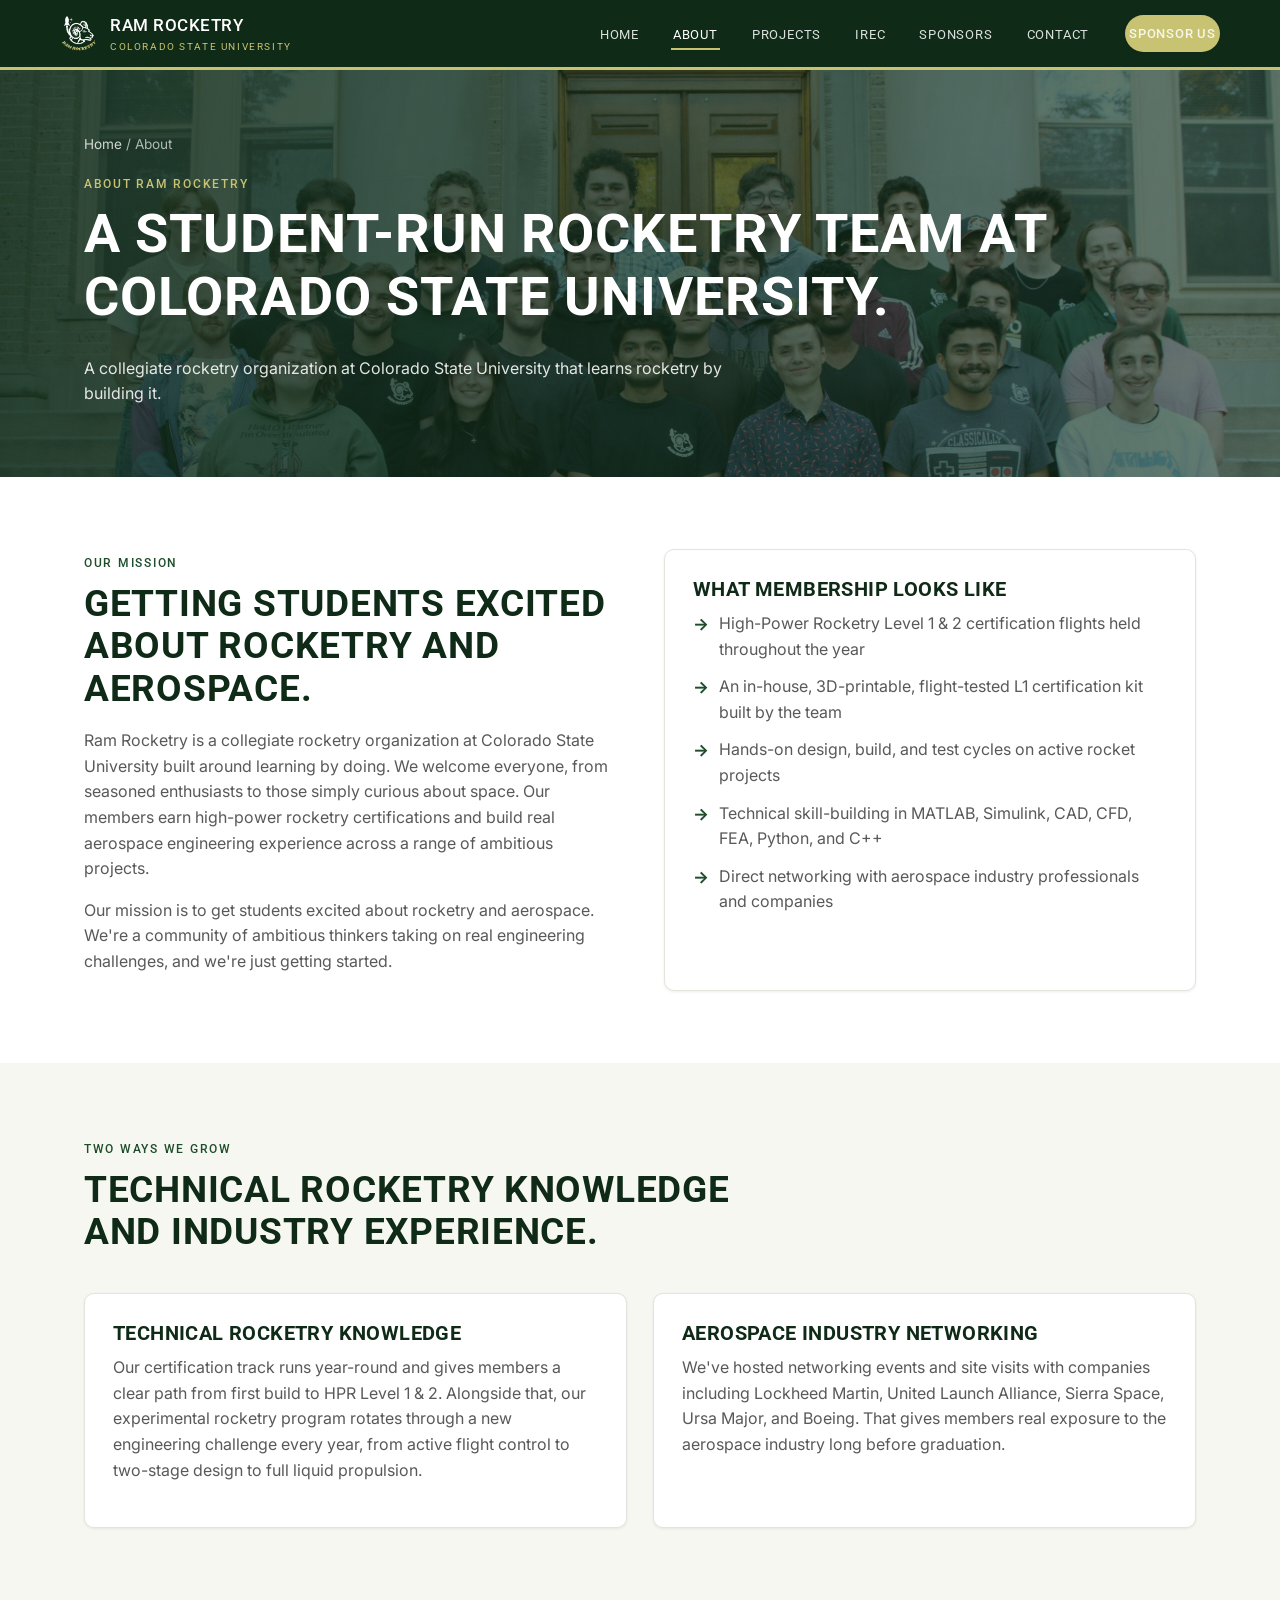
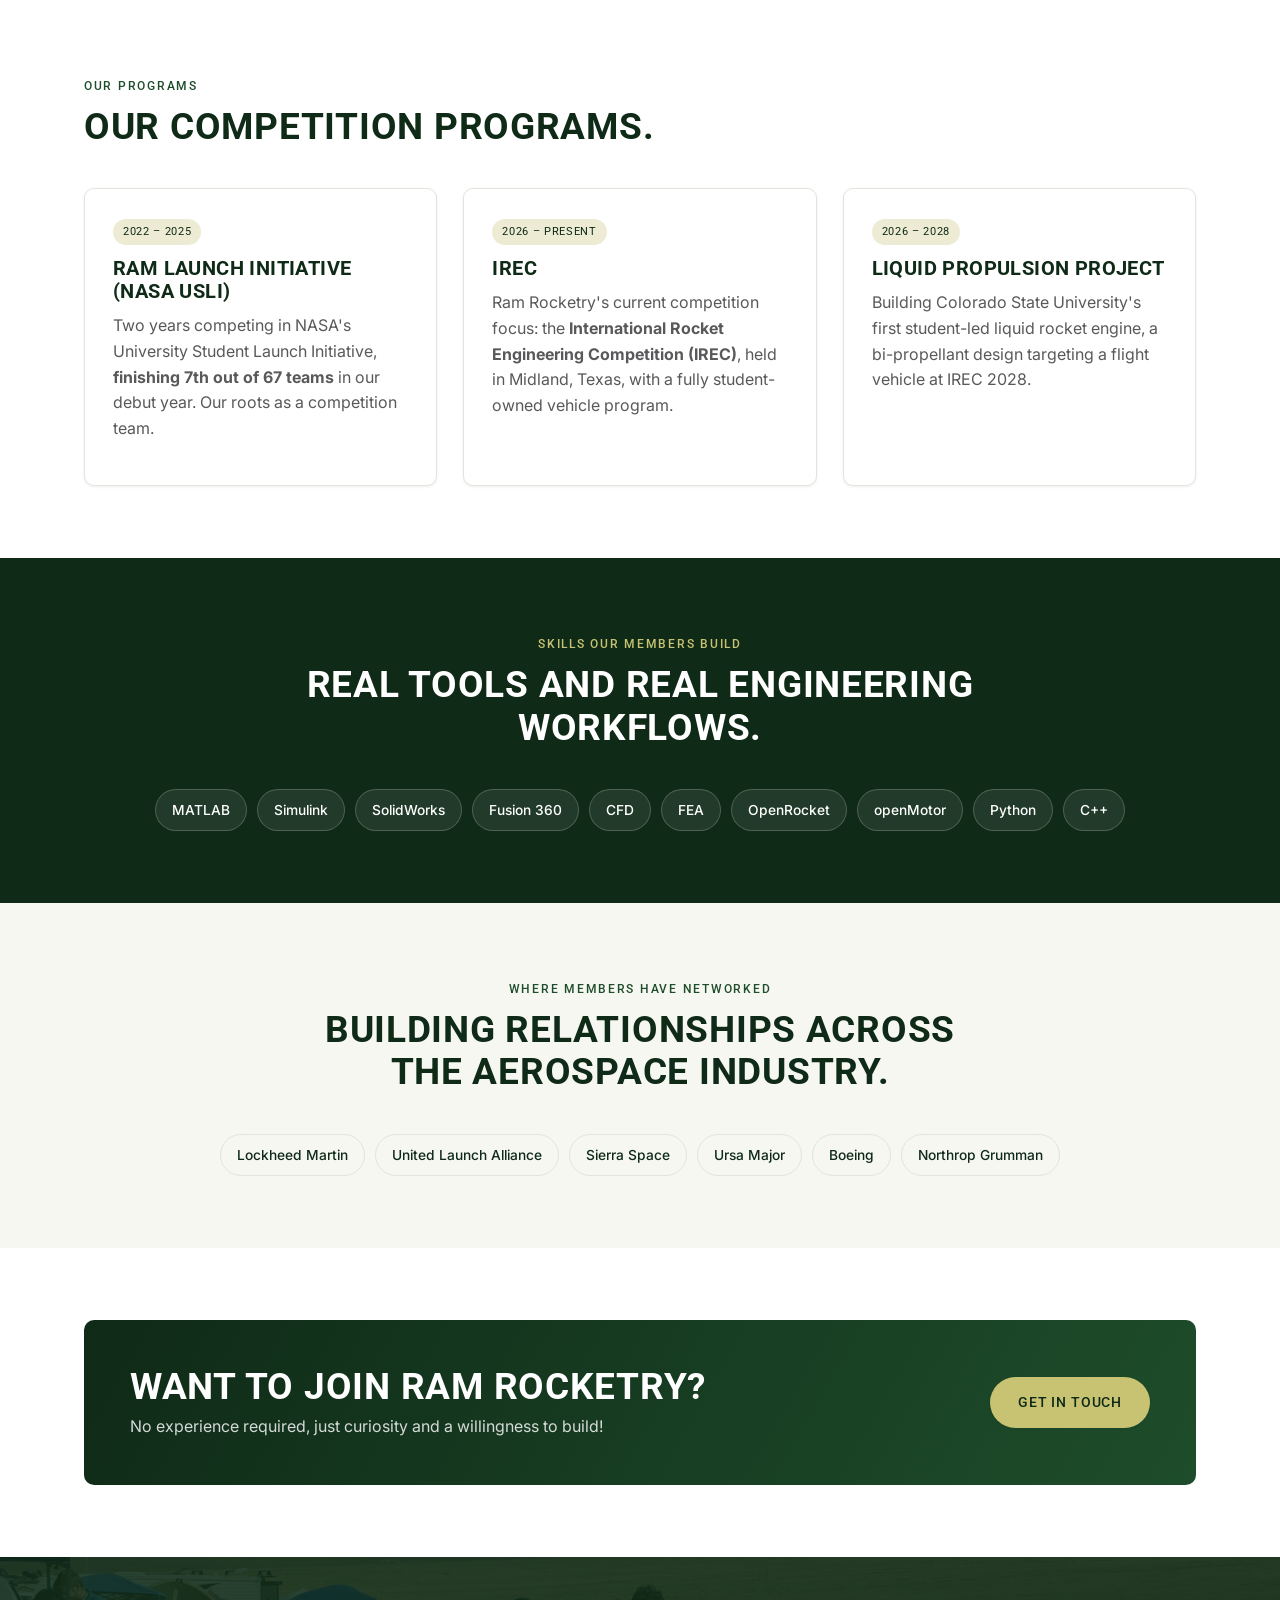
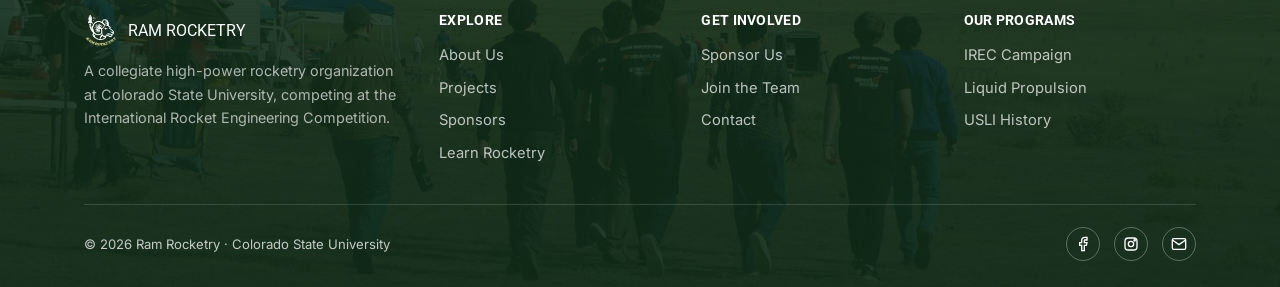
==== commit ff9276ff: "Add Learn Rocketry beginner's guide page New visitors unfamiliar with the hobby had no entry point i" ====
--- a/about.html
+++ b/about.html
@@ -207,6 +207,7 @@
         <a href="about.html">About Us</a>
         <a href="projects.html">Projects</a>
         <a href="sponsors.html">Sponsors</a>
+        <a href="learn-rocketry.html">Learn Rocketry</a>
       </div>
       <div>
         <h4>Get Involved</h4>
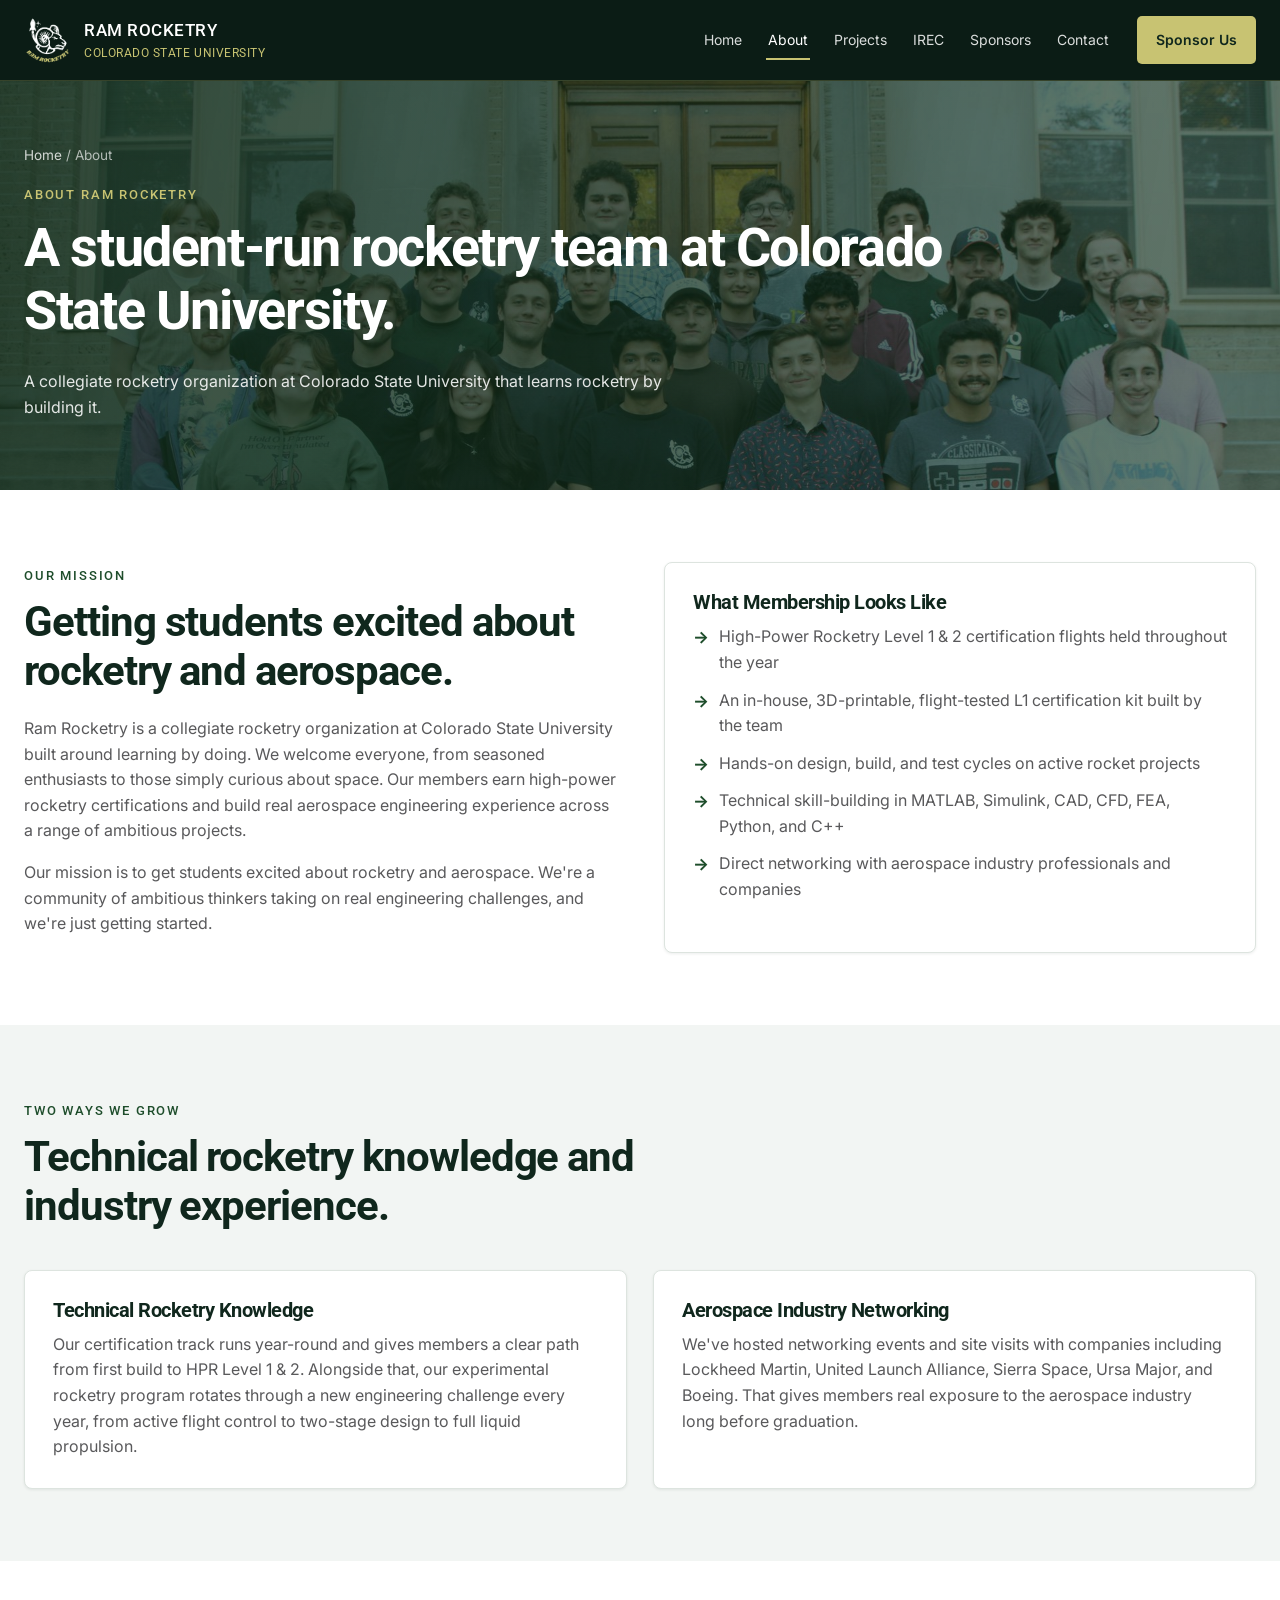
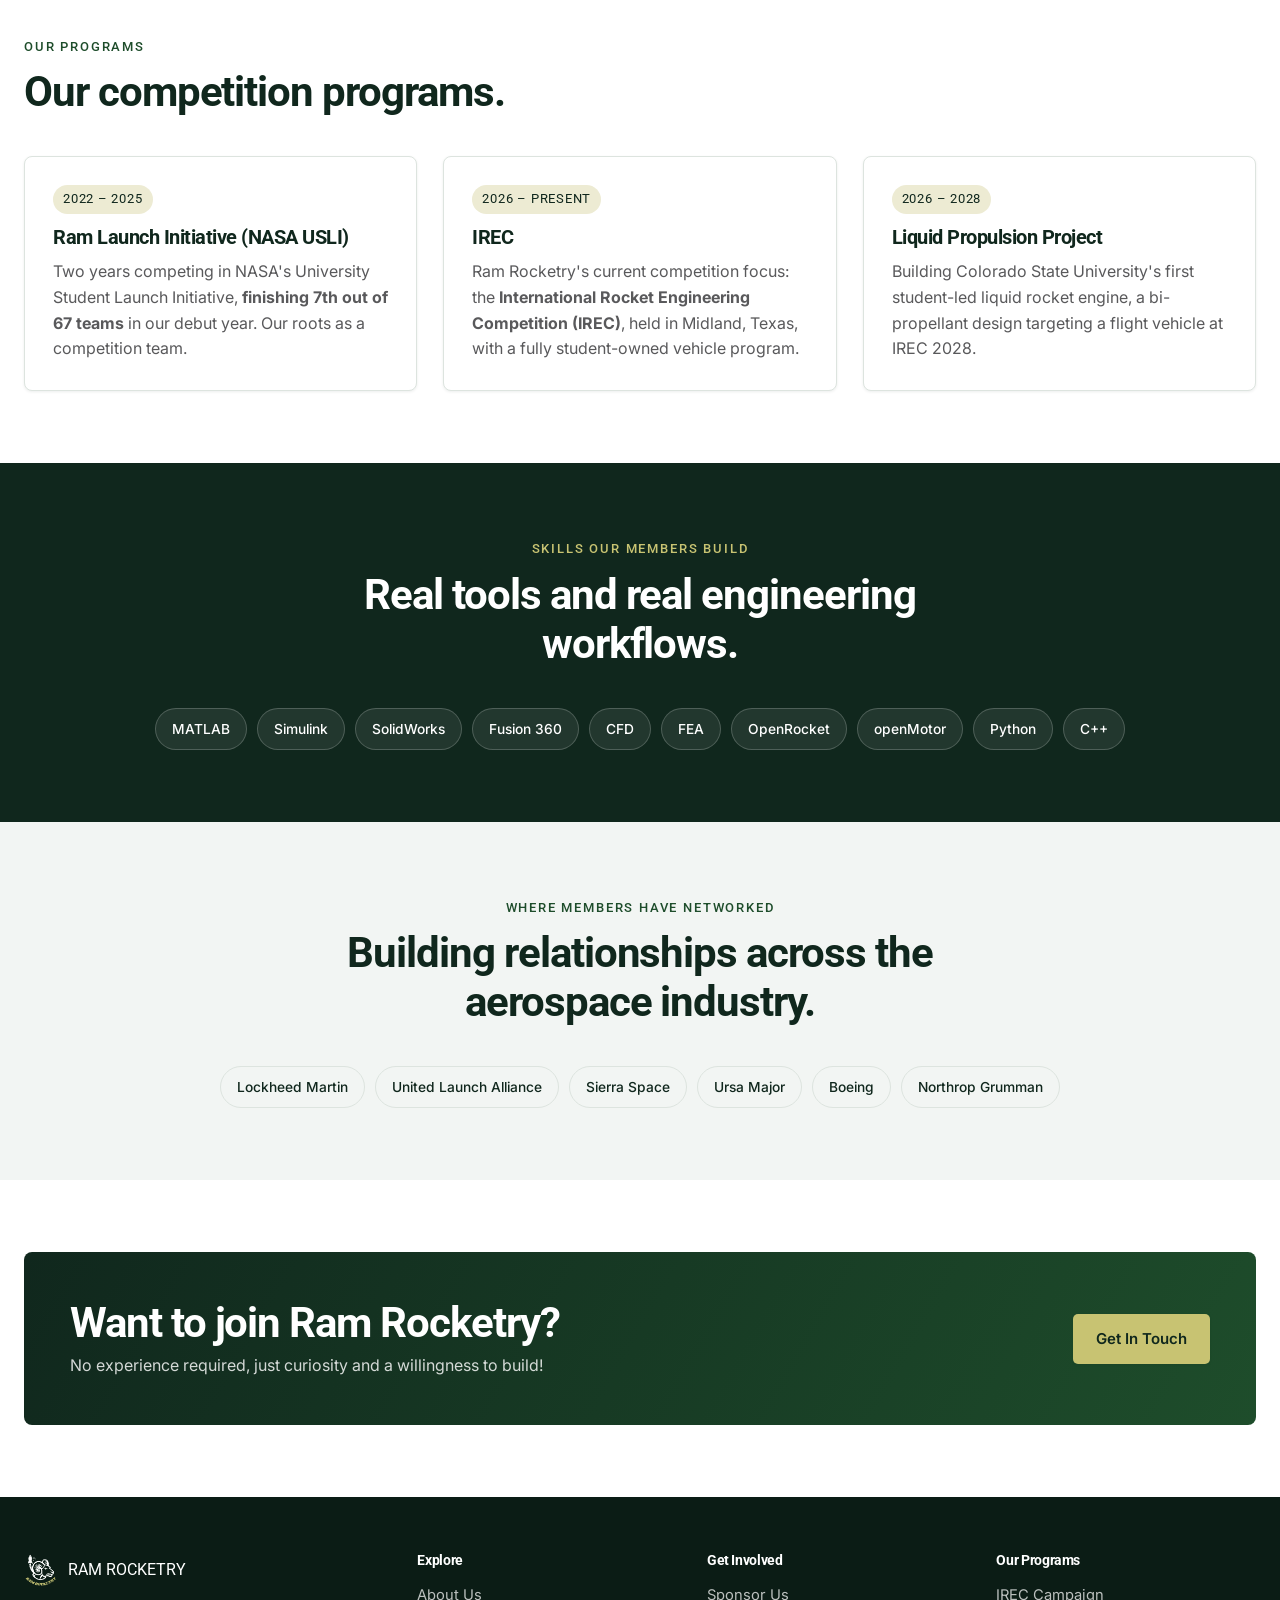
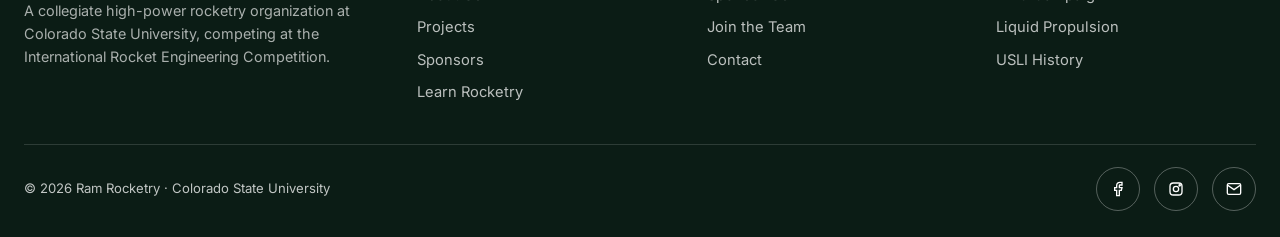
==== commit 72d9839f: "Refresh Ram Rocketry UI and add interactive homepage rocket" ====
--- a/about.html
+++ b/about.html
@@ -47,19 +47,20 @@
 </script>
 </head>
 <body>
+<a class="skip-link" href="#main-content">Skip to content</a>
 
 <header class="site-header">
-  <nav class="container nav">
+  <nav class="container nav" aria-label="Main navigation">
     <a href="index.html" class="brand">
-      <img src="assets/logo.png" alt="Ram Rocketry crest" />
+      <img src="assets/logo.png" width="48" height="48" alt="Ram Rocketry crest" />
       <span>Ram Rocketry<span class="brand-sub">Colorado State University</span></span>
     </a>
-    <button class="nav-toggle" aria-label="Toggle navigation" aria-expanded="false">
+    <button class="nav-toggle" type="button" aria-label="Open navigation" aria-controls="main-navigation" aria-expanded="false">
       <span></span><span></span><span></span>
     </button>
-    <ul class="nav-links">
+    <ul class="nav-links" id="main-navigation">
       <li><a href="index.html" data-page="index.html">Home</a></li>
-      <li><a href="about.html" data-page="about.html">About</a></li>
+      <li><a href="about.html" data-page="about.html" aria-current="page">About</a></li>
       <li><a href="projects.html" data-page="projects.html">Projects</a></li>
       <li><a href="irec.html" data-page="irec.html">IREC</a></li>
       <li><a href="sponsors.html" data-page="sponsors.html">Sponsors</a></li>
@@ -69,7 +70,7 @@
   </nav>
 </header>
 
-<main>
+<main id="main-content" tabindex="-1">
 
   <section class="page-hero" style="background: linear-gradient(100deg, rgba(15,42,23,0.85) 0%, rgba(15,42,23,0.6) 100%), url('assets/photos/about-team.jpg') center 30%/cover no-repeat;">
     <div class="container">
@@ -199,7 +200,7 @@
   <div class="container">
     <div class="footer-grid">
       <div>
-        <div class="footer-brand"><img src="assets/logo.png" alt="Ram Rocketry crest" />Ram Rocketry</div>
+        <div class="footer-brand"><img src="assets/logo.png" width="48" height="48" alt="Ram Rocketry crest" />Ram Rocketry</div>
         <p style="color:rgba(255,255,255,0.65); font-size:0.9rem;">A collegiate high-power rocketry organization at Colorado State University, competing at the International Rocket Engineering Competition.</p>
       </div>
       <div>
--- a/css/style.css
+++ b/css/style.css
@@ -4,7 +4,7 @@
 
 :root {
   --csu-green: #1E4D2B;
-  --csu-green-dark: #0F2A17;
+  --csu-green-dark: #10271D;
   --csu-green-mid: #285C36;
   --csu-gold: #C8C372;
   --csu-gold-light: #EDEBD3;
@@ -12,20 +12,20 @@
   --ink: #1A1A1A;
   --gray-700: #59595B;
   --gray-500: #83837f;
-  --gray-200: #E4E4DD;
-  --gray-100: #F4F4EF;
+  --gray-200: #DDE4DF;
+  --gray-100: #F2F5F3;
   --bg: #FFFFFF;
-  --bg-alt: #F7F7F1;
-  --radius: 10px;
+  --bg-alt: #F2F5F3;
+  --radius: 8px;
   --shadow-sm: 0 1px 3px rgba(15, 42, 23, 0.08);
   --shadow-md: 0 8px 24px rgba(15, 42, 23, 0.12);
-  --max-width: 1160px;
+  --max-width: 1280px;
   --font-head: "Roboto", Arial, Helvetica, sans-serif;
   --font-body: "Inter", -apple-system, BlinkMacSystemFont, "Segoe UI", sans-serif;
 }
 
 * { box-sizing: border-box; }
-html { scroll-behavior: smooth; }
+html { scroll-behavior: smooth; scroll-padding-top: 100px; }
 
 body {
   margin: 0;
@@ -41,15 +41,14 @@
 
 h1, h2, h3, h4 {
   font-family: var(--font-head);
-  text-transform: uppercase;
-  letter-spacing: 0.02em;
-  line-height: 1.15;
+  letter-spacing: -0.025em;
+  line-height: 1.16;
   color: var(--csu-green-dark);
   margin: 0 0 0.5em;
 }
 
 h1 { font-size: clamp(2.1rem, 5vw, 3.4rem); }
-h2 { font-size: clamp(1.6rem, 3.2vw, 2.3rem); }
+h2 { font-size: clamp(1.8rem, 3.3vw, 2.7rem); }
 h3 { font-size: 1.25rem; }
 
 p { margin: 0 0 1em; color: var(--gray-700); }
@@ -70,7 +69,7 @@
   font-family: var(--font-head);
   text-transform: uppercase;
   letter-spacing: 0.14em;
-  font-size: 0.78rem;
+  font-size: 0.8125rem;
   color: var(--csu-green);
   font-weight: 500;
   margin-bottom: 10px;
@@ -96,14 +95,15 @@
   display: inline-flex;
   align-items: center;
   gap: 8px;
-  padding: 13px 26px;
-  border-radius: 999px;
-  font-family: var(--font-head);
-  text-transform: uppercase;
-  font-size: 0.85rem;
-  letter-spacing: 0.06em;
-  font-weight: 500;
-  border: 2px solid transparent;
+  justify-content: center;
+  min-height: 48px;
+  padding: 12px 22px;
+  border-radius: 5px;
+  font-family: var(--font-body);
+  font-size: 0.9375rem;
+  letter-spacing: 0;
+  font-weight: 600;
+  border: 1px solid transparent;
   cursor: pointer;
   transition: transform 0.15s ease, box-shadow 0.15s ease, background 0.15s ease, color 0.15s ease;
 }
@@ -114,8 +114,8 @@
 .btn-outline:hover { border-color: #fff; color: #fff; background: rgba(255,255,255,0.08); }
 .btn-outline-dark { border-color: var(--csu-green); color: var(--csu-green); }
 .btn-outline-dark:hover { background: var(--csu-green); color: #fff; }
-.btn-orange { background: var(--accent-orange); color: #fff; }
-.btn-orange:hover { background: #c1691f; color: #fff; }
+.btn-orange { background: #AC4E14; color: #fff; }
+.btn-orange:hover { background: #913F0E; color: #fff; }
 .btn-row { display: flex; flex-wrap: wrap; gap: 14px; }
 
 /* ---------- Header / Nav ---------- */
@@ -123,14 +123,14 @@
   position: sticky;
   top: 0;
   z-index: 100;
-  background: var(--csu-green-dark);
-  border-bottom: 3px solid var(--csu-gold);
+  background: #0B1C15;
+  border-bottom: 1px solid rgba(200,195,114,0.23);
 }
 .nav {
   display: flex;
   align-items: center;
   justify-content: space-between;
-  padding: 12px 0;
+  padding: 16px 24px;
 }
 .brand {
   display: flex;
@@ -144,11 +144,11 @@
   font-weight: 500;
 }
 .brand:hover { color: var(--csu-gold); }
-.brand img { width: 38px; height: 38px; }
+.brand img { width: 48px; height: 48px; object-fit: contain; }
 .brand .brand-sub {
   display: block;
-  font-size: 0.62rem;
-  letter-spacing: 0.16em;
+  font-size: 0.75rem;
+  letter-spacing: 0.045em;
   color: var(--csu-gold);
   font-weight: 400;
 }
@@ -156,26 +156,27 @@
 .nav-links {
   display: flex;
   align-items: center;
-  gap: 30px;
+  gap: 22px;
   list-style: none;
   margin: 0;
   padding: 0;
 }
 .nav-links a {
   color: rgba(255,255,255,0.85);
-  font-family: var(--font-head);
-  text-transform: uppercase;
-  font-size: 0.82rem;
-  letter-spacing: 0.06em;
-  padding: 6px 2px;
+  font-family: var(--font-body);
+  font-size: 0.875rem;
+  letter-spacing: 0;
+  padding: 10px 2px;
   border-bottom: 2px solid transparent;
 }
 .nav-links a:hover,
-.nav-links a.active {
+.nav-links a.active,
+.nav-links a[aria-current="page"] {
   color: #fff;
   border-bottom-color: var(--csu-gold);
 }
-.nav-links .btn { margin-left: 4px; }
+.nav-links .btn { margin-left: 4px; padding: 10px 18px; color: var(--csu-green-dark); border: 1px solid transparent; }
+.nav-links .btn:hover { color: var(--csu-green-dark); }
 
 .nav-toggle {
   display: none;
@@ -231,6 +232,7 @@
 
 /* ---------- Stat strip ---------- */
 .stat-strip {
+  padding: 0;
   background: var(--csu-gold-light);
   border-top: 1px solid var(--gray-200);
   border-bottom: 1px solid var(--gray-200);
@@ -239,7 +241,7 @@
   display: grid;
   grid-template-columns: repeat(4, minmax(0, 1fr));
   gap: 24px;
-  padding: 34px 0;
+  padding: 34px 24px;
   text-align: center;
 }
 .stat-grid .num {
@@ -293,7 +295,7 @@
   transition: transform 0.18s ease, box-shadow 0.18s ease;
   height: 100%;
 }
-.card:hover { transform: translateY(-4px); box-shadow: var(--shadow-md); }
+a.card:hover { transform: translateY(-3px); box-shadow: var(--shadow-md); border-color: #96AA9B; }
 a.card { display: block; color: inherit; text-decoration: none; }
 .card .icon {
   width: 46px; height: 46px;
@@ -451,9 +453,7 @@
 
 /* ---------- Footer ---------- */
 .site-footer {
-  background:
-    linear-gradient(180deg, rgba(15,42,23,0.88), rgba(15,42,23,0.93)),
-    url("../assets/photos/sponsors-team.jpg") center 55%/cover no-repeat;
+  background: #0B1C15;
   color: rgba(255,255,255,0.75);
   padding: 56px 0 26px;
 }
@@ -497,7 +497,7 @@
   color: #fff;
   padding: 64px 0 54px;
 }
-.page-hero h1 { color: #fff; }
+.page-hero h1 { color: #fff; max-width: 920px; }
 .page-hero .lede { color: rgba(255,255,255,0.88); }
 .breadcrumb { color: rgba(255,255,255,0.65); font-size: 0.85rem; margin-bottom: 14px; }
 .breadcrumb a { color: rgba(255,255,255,0.8); }
@@ -559,3 +559,56 @@
   .tier-grid { grid-template-columns: minmax(0, 1fr); }
   .cta-banner { flex-direction: column; align-items: flex-start; }
 }
+
+/* Shared keyboard, touch, and small-screen behavior. */
+[hidden] { display: none !important; }
+a, button, input, textarea { -webkit-tap-highlight-color: transparent; }
+button, input, textarea, select { font: inherit; }
+:focus-visible { outline: 3px solid #AD7024; outline-offset: 5px; }
+.site-header :focus-visible, .section-dark :focus-visible, .site-footer :focus-visible, .hero :focus-visible { outline-color: var(--csu-gold); }
+.skip-link { position: fixed; top: 12px; left: 16px; z-index: 200; padding: 12px 20px; background: var(--csu-gold); color: #10271D; transform: translateY(-180%); font-weight: 700; }
+.skip-link:focus { transform: translateY(0); }
+.card p:last-child { margin-bottom: 0; }
+.card, .split > *, .grid > * { min-width: 0; }
+p, h1, h2, h3, a { overflow-wrap: break-word; }
+.callout p a, main p > a:not(.btn) { text-decoration: underline; text-underline-offset: 3px; }
+.nav-toggle { width: 44px; height: 44px; align-items: center; justify-content: center; flex-shrink: 0; }
+.nav-toggle span { transition: transform .18s, opacity .18s; }
+.nav-toggle[aria-expanded="true"] span:nth-child(1) { transform: translateY(7px) rotate(45deg); }
+.nav-toggle[aria-expanded="true"] span:nth-child(2) { opacity: 0; }
+.nav-toggle[aria-expanded="true"] span:nth-child(3) { transform: translateY(-7px) rotate(-45deg); }
+.social-row a { width: 44px; height: 44px; }
+.card .status, .callout .tag, .timeline-item .phase-tag { font-size: .8125rem; }
+.member .role { color: #A34A13; }
+@media (max-width: 1060px) {
+  .nav { flex-wrap: wrap; gap: 12px; }
+  .nav-links { width: 100%; position: static; display: flex; flex-direction: column; align-items: stretch; gap: 2px; background: #0B1C15; padding: 12px 0; }
+  .nav-links li { width: 100%; }
+  .nav-links a { display: block; padding: 12px; }
+  .nav-links .btn { display: flex; margin: 12px 0 0; padding: 12px 18px; }
+  .nav-toggle { display: none; }
+  .has-js .nav { flex-wrap: nowrap; }
+  .has-js .nav-toggle { display: flex; }
+  .has-js .nav-links { display: none; position: absolute; top: 100%; left: 0; right: 0; padding: 12px 24px 24px; border-bottom: 1px solid var(--csu-gold); max-height: calc(100dvh - 85px); overflow-y: auto; }
+  .has-js .nav-links.open { display: flex; }
+}
+@media (max-width: 600px) {
+  section { padding: 52px 0; }
+  .container { padding-left: 20px; padding-right: 20px; }
+  .nav { gap: 6px; }
+  .brand { font-size: 1rem; gap: 9px; }
+  .brand img { width: 40px; height: 40px; }
+  .brand .brand-sub { font-size: .75rem; letter-spacing: 0; text-transform: none; }
+  .stat-strip { padding: 0; }
+  .section-head { margin-bottom: 28px; }
+  .card { padding: 24px; }
+  .cta-banner { padding: 28px; }
+  .footer-grid { gap: 28px 18px; }
+  .footer-grid > :first-child { grid-column: 1 / -1; }
+  .btn-row { justify-content: flex-start; }
+}
+@media (prefers-reduced-motion: reduce) {
+  html { scroll-behavior: auto; }
+  *, *::before, *::after { animation: none !important; transition: none !important; }
+  .btn:hover, a.card:hover { transform: none; }
+}
